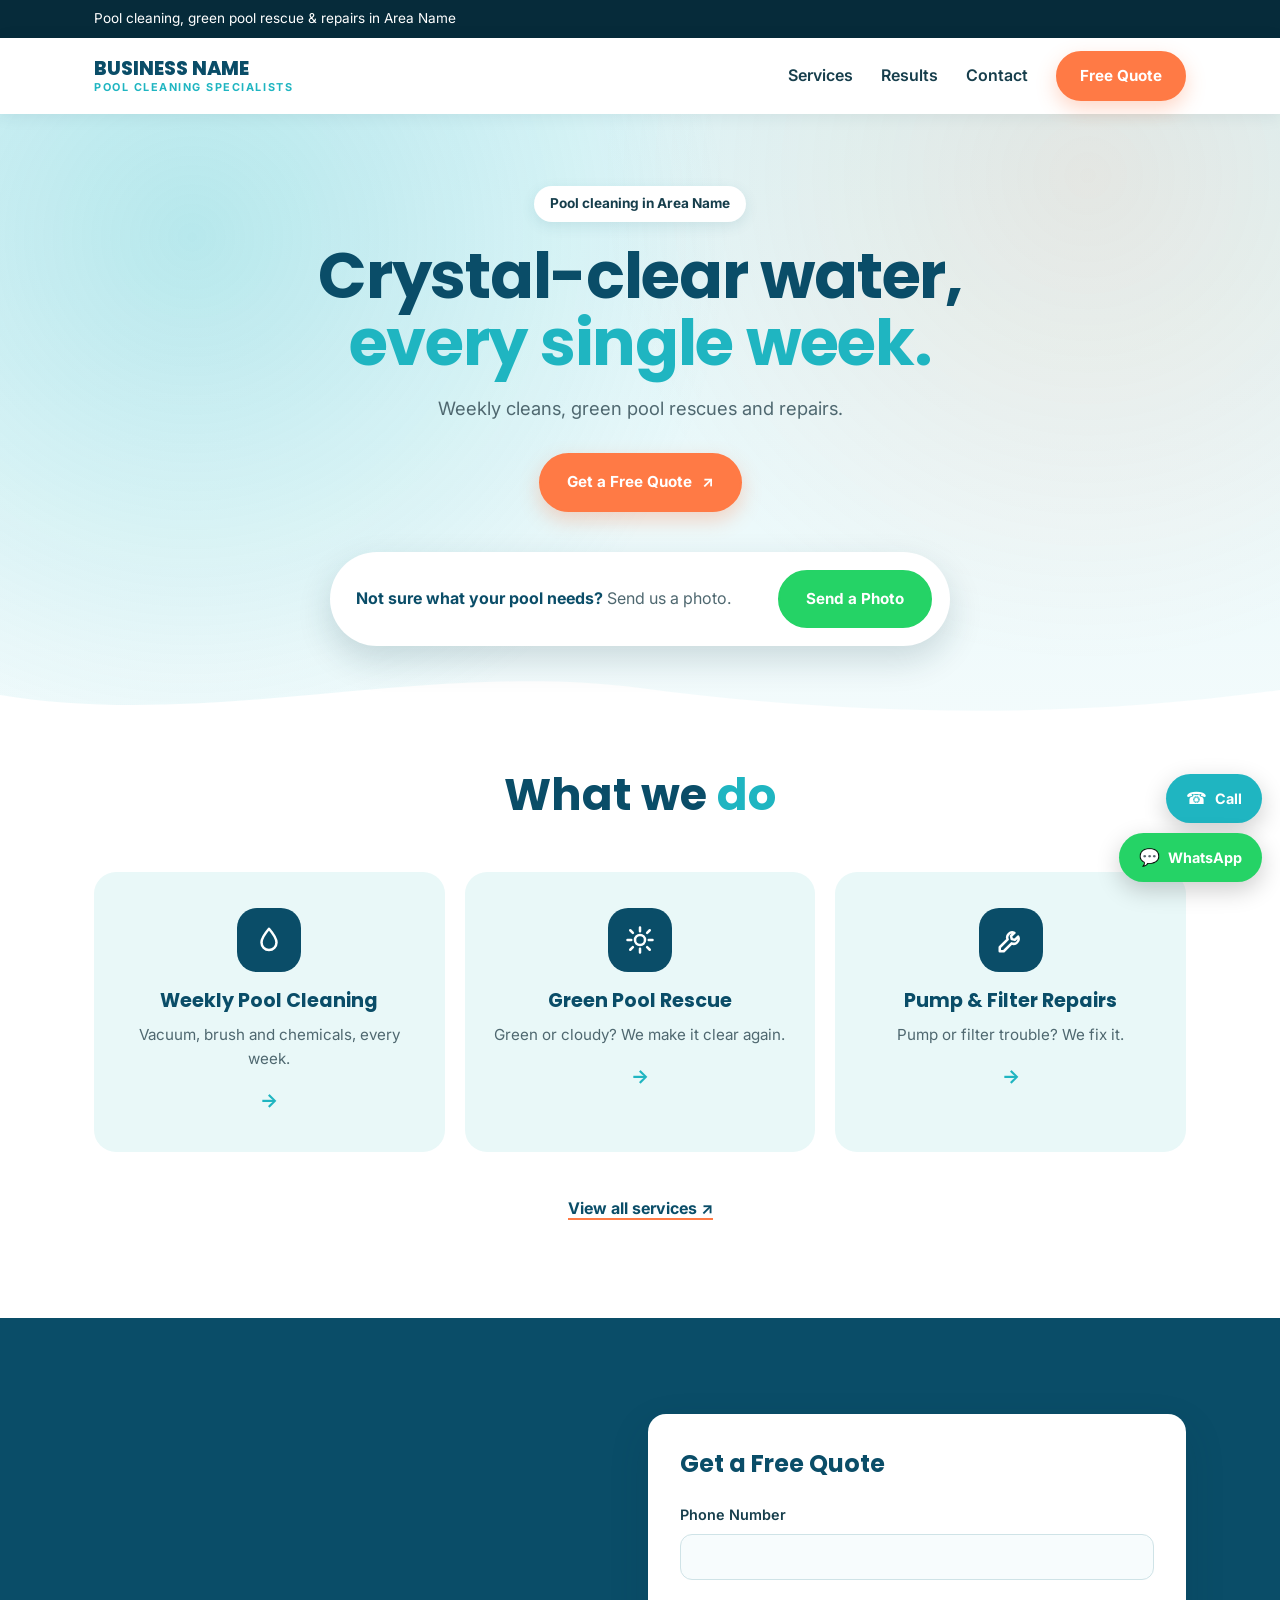
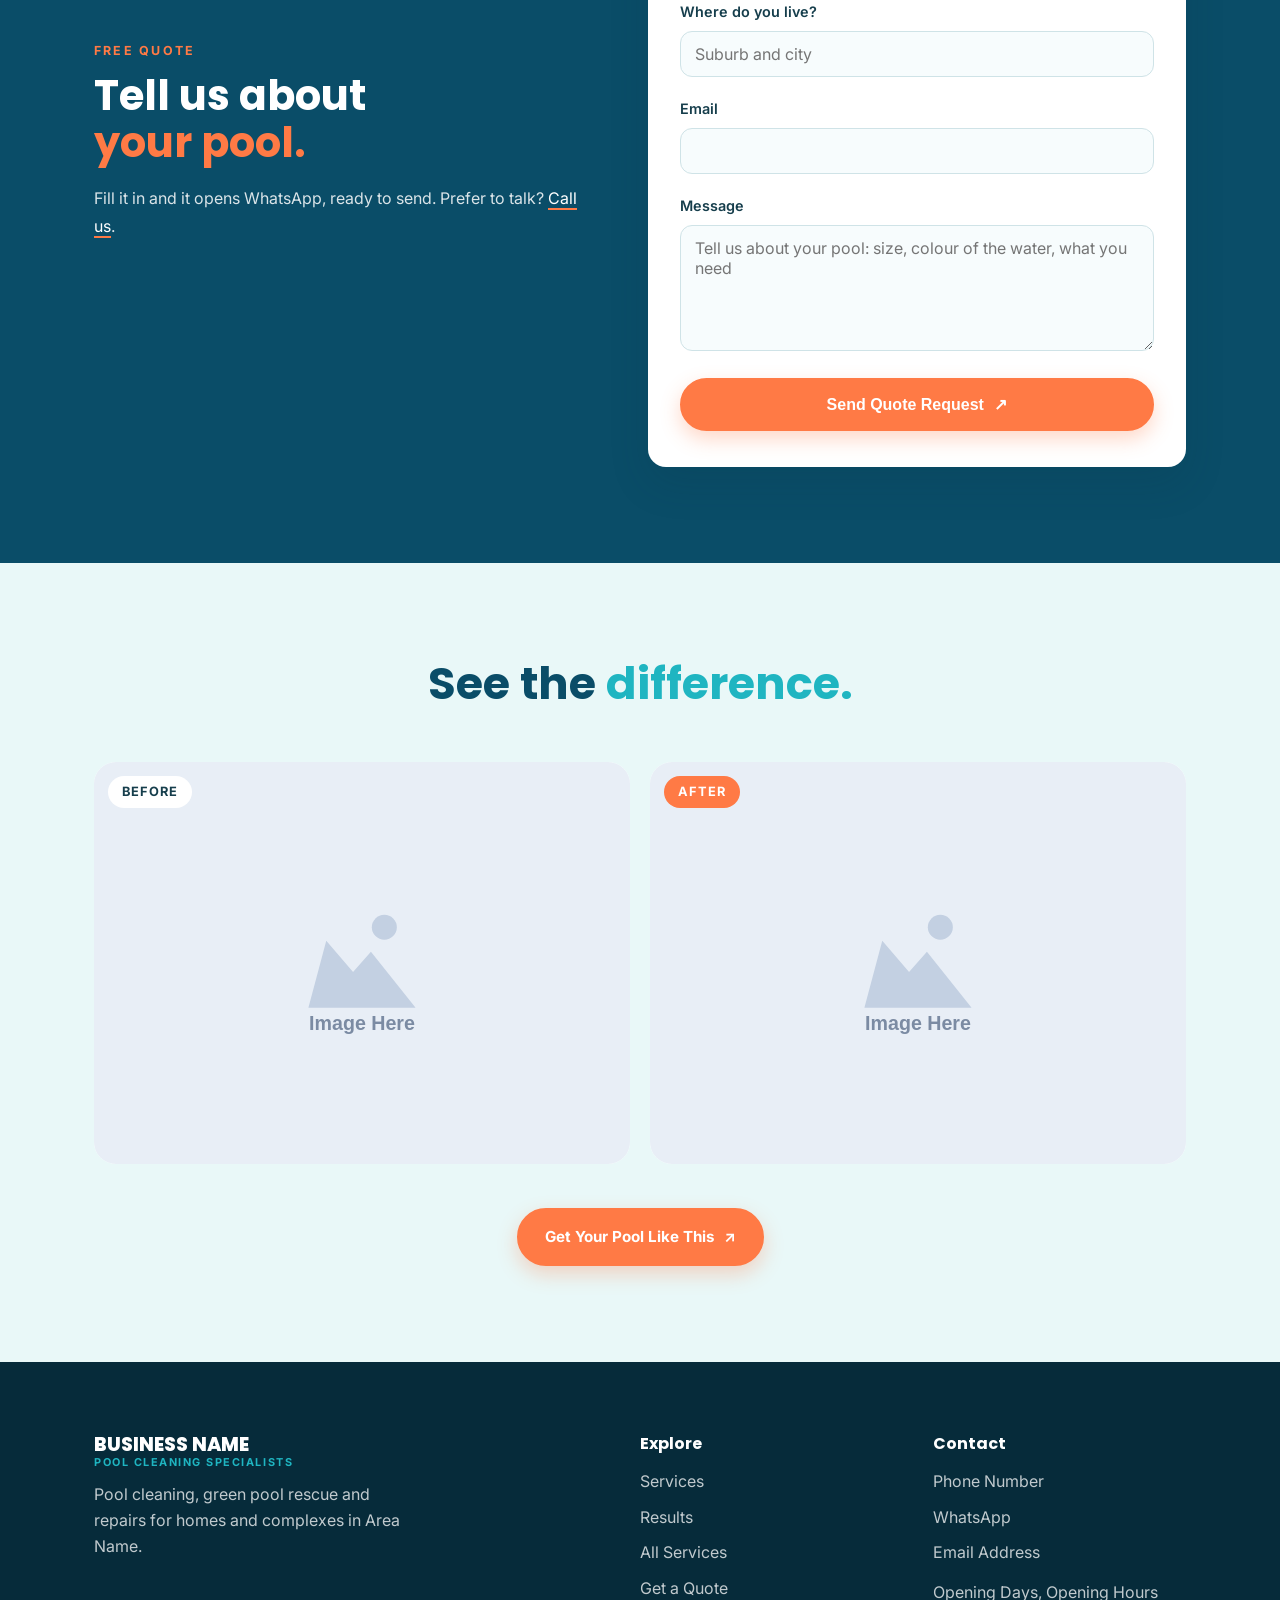
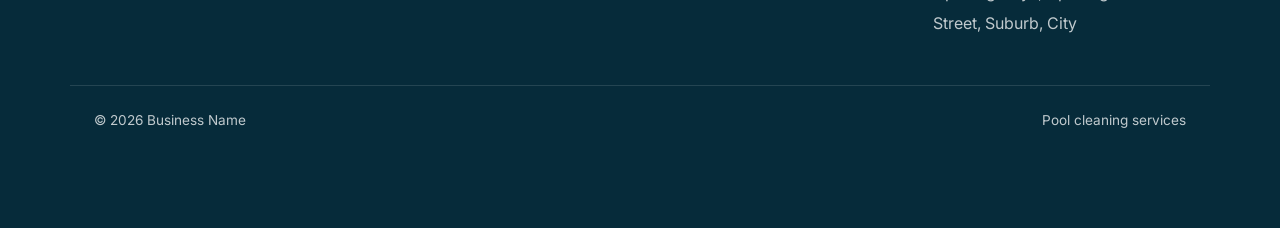
==== index.html @ c81e2f70 "Remove the empty hero photo block The Send a Photo card now sits straight under the hero text.  Co-A" ====
<!DOCTYPE html>
<html lang="en">

<head>
  <meta charset="UTF-8">
  <meta name="viewport" content="width=device-width, initial-scale=1.0">
  <meta name="color-scheme" content="light dark">
  <meta name="theme-color" content="#ffffff">
  <title>Business Name | Pool Cleaning in Area Name</title>
  <meta name="description" content="Weekly pool cleaning, green pool rescue and pump and filter repairs in Area Name. Get a free quote on WhatsApp.">
  <link rel="preconnect" href="https://fonts.googleapis.com">
  <link rel="preconnect" href="https://fonts.gstatic.com" crossorigin>
  <link
    href="https://fonts.googleapis.com/css2?family=Inter:wght@400;500;600&family=Poppins:wght@600;700;800&display=swap"
    rel="stylesheet">
  <link rel="stylesheet" href="style.css">
  <link rel="stylesheet" href="home.css">
</head>

<body class="home">

  <!-- ===== TOP BAR [H0] ===== -->
  <div class="hp-topbar">
    <div class="container">Pool cleaning, green pool rescue &amp; repairs in Area Name</div>
  </div>

  <!-- ===== HEADER [H1] ===== -->
  <header class="hp-header">
    <div class="container hp-header-inner">
      <a href="index.html" class="hp-brand">
        <b>Business Name</b>
        <small>Pool Cleaning Specialists</small>
      </a>

      <nav class="hp-nav" id="main-nav" aria-label="Main">
        <a href="#services">Services</a>
        <a href="#results">Results</a>
        <a href="#contact">Contact</a>
        <a href="quote.html" class="hp-btn hp-btn-yellow hp-nav-quote">Free Quote</a>
      </nav>

      <button class="hp-menu" id="nav-toggle" aria-label="Open menu" aria-expanded="false" aria-controls="main-nav">
        <span></span><span></span><span></span>
      </button>
    </div>
  </header>

  <!-- ===== HERO [H2] ===== -->
  <!-- Light "water" hero: centred text, then the "send us a photo" card. -->
  <section class="hp-hero">
    <div class="container hp-hero-inner">
      <span class="hp-badge">Pool cleaning in Area Name</span>
      <h1>Crystal-clear water,<br><em>every single week.</em></h1>
      <p class="hp-hero-text">Weekly cleans, green pool rescues and repairs.</p>
      <div class="hp-hero-actions">
        <a href="#quote" class="hp-btn hp-btn-yellow">Get a Free Quote <span aria-hidden="true">↗</span></a>
      </div>
    </div>

    <div class="container hp-hero-photo">
      <div class="hp-photo-card">
        <p><b>Not sure what your pool needs?</b> Send us a photo.</p>
        <a href="https://wa.me/27000000000?text=Hi%20Business%20Name%2C%20here%27s%20a%20photo%20of%20my%20pool.%20What%20does%20it%20need%3F"
          target="_blank" rel="noopener" class="hp-btn hp-btn-wa">Send a Photo</a>
      </div>
    </div>

    <svg class="hp-wave" viewBox="0 0 1440 70" preserveAspectRatio="none" aria-hidden="true">
      <path d="M0 35 C 240 70 480 0 720 28 S 1200 60 1440 30 L1440 70 L0 70 Z" />
    </svg>
  </section>

  <!-- ===== WHAT WE DO [H4] ===== -->
  <!-- Phones: a tidy list (icon, name, one line, arrow). Laptops: 3 tiles. -->
  <section id="services" class="hp-section hp-services">
    <div class="container">
      <div class="hp-heading">
        <h2>What we <em>do</em></h2>
      </div>

      <div class="hp-tiles">
        <a href="installations.html#service-1" class="hp-tile">
          <span class="hp-tile-icon" aria-hidden="true">
            <svg viewBox="0 0 24 24"><path d="M12 3s-6 7-6 11a6 6 0 0 0 12 0c0-4-6-11-6-11z"/></svg>
          </span>
          <span class="hp-tile-text"><b>Weekly Pool Cleaning</b><small>Vacuum, brush and chemicals, every week.</small></span>
          <span class="hp-tile-arrow" aria-hidden="true">→</span>
        </a>
        <a href="installations.html#service-2" class="hp-tile">
          <span class="hp-tile-icon" aria-hidden="true">
            <svg viewBox="0 0 24 24"><path d="M12 2v3M12 19v3M4.2 4.2l2.1 2.1M17.7 17.7l2.1 2.1M2 12h3M19 12h3M4.2 19.8l2.1-2.1M17.7 6.3l2.1-2.1"/><circle cx="12" cy="12" r="4"/></svg>
          </span>
          <span class="hp-tile-text"><b>Green Pool Rescue</b><small>Green or cloudy? We make it clear again.</small></span>
          <span class="hp-tile-arrow" aria-hidden="true">→</span>
        </a>
        <a href="installations.html#service-3" class="hp-tile">
          <span class="hp-tile-icon" aria-hidden="true">
            <svg viewBox="0 0 24 24"><path d="M14.7 6.3a4 4 0 0 0-5.4 5.2L3 17.8V21h3.2l6.3-6.3a4 4 0 0 0 5.2-5.4l-2.6 2.6-2.5-.6-.6-2.5z"/></svg>
          </span>
          <span class="hp-tile-text"><b>Pump &amp; Filter Repairs</b><small>Pump or filter trouble? We fix it.</small></span>
          <span class="hp-tile-arrow" aria-hidden="true">→</span>
        </a>
      </div>

      <div class="hp-center">
        <a href="installations.html" class="hp-text-link">View all services ↗</a>
      </div>
    </div>
  </section>

  <!-- ===== GET A QUOTE BOX [H10] ===== -->
  <!-- Sending the form opens WhatsApp with everything filled in.
       Change data-whatsapp to the client's number. -->
  <section id="quote" class="hp-section hp-quote">
    <div class="container hp-quote-inner">
      <div class="hp-quote-copy">
        <p class="hp-eyebrow">Free quote</p>
        <h2>Tell us about<br><em>your pool.</em></h2>
        <p>Fill it in and it opens WhatsApp, ready to send. Prefer to talk?
          <a href="tel:+27000000000">Call us</a>.</p>
      </div>

      <form class="hp-quote-box" id="quote-form" data-whatsapp="27000000000">
        <h3>Get a Free Quote</h3>
        <div class="form-row">
          <label for="quote-phone">Phone Number</label>
          <input type="tel" id="quote-phone" name="phone" autocomplete="tel" required>
        </div>
        <div class="form-row">
          <label for="quote-area">Where do you live?</label>
          <input type="text" id="quote-area" name="area" autocomplete="address-level2"
            placeholder="Suburb and city" required>
        </div>
        <div class="form-row">
          <label for="quote-email">Email</label>
          <input type="email" id="quote-email" name="email" autocomplete="email" required>
        </div>
        <div class="form-row">
          <label for="quote-message">Message</label>
          <textarea id="quote-message" name="message" rows="5"
            placeholder="Tell us about your pool: size, colour of the water, what you need" required></textarea>
        </div>
        <button type="submit" class="hp-btn hp-btn-yellow hp-quote-submit">Send Quote Request <span aria-hidden="true">↗</span></button>
      </form>
    </div>
  </section>

  <!-- ===== BEFORE & AFTER [H5] ===== -->
  <!-- Two photos of the same pool: before the clean and after. -->
  <section id="results" class="hp-section hp-soft">
    <div class="container">
      <div class="hp-heading">
        <h2>See the <em>difference.</em></h2>
      </div>
      <div class="hp-ba">
        <figure>
          <img src="images/placeholder.svg" width="1200" height="900" loading="lazy" alt="Describe this photo, e.g. a green pool before cleaning">
          <figcaption>Before</figcaption>
        </figure>
        <figure>
          <img src="images/placeholder.svg" width="1200" height="900" loading="lazy" alt="Describe this photo, e.g. the same pool, clear after cleaning">
          <figcaption class="is-after">After</figcaption>
        </figure>
      </div>
      <div class="hp-center">
        <a href="#quote" class="hp-btn hp-btn-yellow">Get Your Pool Like This <span aria-hidden="true">↗</span></a>
      </div>
    </div>
  </section>

  <!-- ===== FOOTER [H8] ===== -->
  <footer id="contact" class="hp-footer">
    <div class="container hp-footer-grid">
      <div>
        <a href="index.html" class="hp-brand hp-brand-light">
          <b>Business Name</b>
          <small>Pool Cleaning Specialists</small>
        </a>
        <p>Pool cleaning, green pool rescue and repairs for homes and complexes in Area Name.</p>
      </div>
      <div>
        <h4>Explore</h4>
        <a href="#services">Services</a>
        <a href="#results">Results</a>
        <a href="installations.html">All Services</a>
        <a href="quote.html">Get a Quote</a>
      </div>
      <div>
        <h4>Contact</h4>
        <a href="tel:+27000000000">Phone Number</a>
        <a href="https://wa.me/27000000000?text=Hi%20Business%20Name%2C%20I%20found%20you%20on%20your%20website%20and%20would%20like%20a%20quote." target="_blank" rel="noopener">WhatsApp</a>
        <a href="mailto:email@example.com">Email Address</a>
        <p>Opening Days, Opening Hours</p>
        <p>Street, Suburb, City</p>
      </div>
    </div>
    <div class="container hp-footer-bottom">
      <span>&copy; <span id="year"></span> Business Name</span>
      <span>Pool cleaning services</span>
    </div>
  </footer>

  <!-- ===== FLOATING CALL + WHATSAPP [H9] ===== -->
  <div class="hp-float">
    <a href="tel:+27000000000" class="hp-float-call">Call</a>
    <a href="https://wa.me/27000000000?text=Hi%20Business%20Name%2C%20I%20found%20you%20on%20your%20website%20and%20would%20like%20a%20quote."
      target="_blank" rel="noopener" class="hp-float-wa">WhatsApp</a>
  </div>

  <script src="main.js"></script>
</body>

</html>
---- style.css ----
/* ==========================================================================
   One-Page Website Template — Base Stylesheet
   (Re-skin for each client by changing the colour and font variables
   below. See README.md for how the template works.)

   Every section below is tagged [NN] — the SAME number appears on the
   matching <!-- ===== SECTION [NN] ===== --> comment in the HTML files.
   Match the number to find which CSS block belongs to which HTML section.

   [01] Header             [11] CTA banner
   [02] Hero               [12] Contact (+ map)
   [03] About              [13] Page banner (inner pages)
   [05] Services cards     [14] Footer
   [06] Process steps      [15] Service detail modal
   ========================================================================== */

:root {
  /* "light dark" tells Chrome this site handles dark mode itself, so Chrome's
     "darken all websites" setting leaves it alone. The site's own dark-mode
     rules (below) are the same light colours, so it always stays white. */
  color-scheme: light dark;

  /* --- Brand colors: change these first for a new client --- */
  --color-primary: #1e5aa8;
  --color-primary-dark: #15407a;
  --color-secondary: #0f1e33;
  --color-accent: #f5a623;

  /* --- Neutrals --- */
  --color-bg: #ffffff;
  --color-bg-alt: #f4f7fc;
  --color-text: #14213d;
  --color-text-muted: #5a6b82;
  --color-border: #dde5f0;

  /* --- Mobile section colour: made from the brand colour above, so it
     re-skins automatically. Raise the % for stronger colour. --- */
  --section-tint: color-mix(in srgb, var(--color-primary) 10%, #ffffff);

  /* --- Typography --- */
  --font-heading: "Poppins", system-ui, -apple-system, sans-serif;
  --font-body: "Inter", system-ui, -apple-system, sans-serif;

  /* --- Layout --- */
  --container-width: 1140px;
  --radius: 10px;
  --shadow: 0 4px 20px rgba(15, 23, 42, 0.08);
}

/* Backup lock, independent of the color-scheme property above: some mobile
   browsers auto-darken pages regardless of color-scheme, so re-declare every
   color explicitly under prefers-color-scheme: dark to the exact same light
   values — this guarantees the page never actually switches to a dark look. */
@media (prefers-color-scheme: dark) {
  :root {
    --color-primary: #1e5aa8;
    --color-primary-dark: #15407a;
    --color-secondary: #0f1e33;
    --color-accent: #f5a623;
    --color-bg: #ffffff;
    --color-bg-alt: #f4f7fc;
    --color-text: #14213d;
    --color-text-muted: #5a6b82;
    --color-border: #dde5f0;
  }
}

/* ---------- Reset ---------- */
*, *::before, *::after { box-sizing: border-box; margin: 0; padding: 0; }

html {
  scroll-behavior: smooth;
  background-color: #ffffff;
}

body {
  color-scheme: light; /* form boxes, scrollbars etc. stay light */
  font-family: var(--font-body);
  color: var(--color-text);
  background: var(--color-bg);
  line-height: 1.6;
  font-size: 16px;
}

img { max-width: 100%; display: block; }

a { text-decoration: none; color: inherit; }

ul { list-style: none; }

h1, h2, h3, h4 {
  font-family: var(--font-heading);
  color: var(--color-secondary);
  line-height: 1.2;
  font-weight: 700;
}

h1 { font-size: clamp(2rem, 5vw, 3.25rem); }
h2 { font-size: clamp(1.6rem, 3vw, 2.25rem); }
h3 { font-size: 1.25rem; }

.container {
  width: 100%;
  max-width: var(--container-width);
  margin: 0 auto;
  padding: 0 24px;
}

.section { padding: 64px 0; }
.section-alt { background: var(--color-bg-alt); }

.eyebrow {
  text-transform: uppercase;
  letter-spacing: 0.08em;
  font-size: 0.8rem;
  font-weight: 700;
  color: var(--color-primary);
  margin-bottom: 8px;
}

.section-heading { text-align: center; max-width: 640px; margin: 0 auto 56px; }
.section-sub { color: var(--color-text-muted); margin-top: 12px; }

/* ---------- Buttons ---------- */
.btn {
  display: inline-block;
  padding: 14px 28px;
  border-radius: var(--radius);
  font-weight: 600;
  font-size: 0.95rem;
  transition: all 0.2s ease;
  border: 2px solid transparent;
  cursor: pointer;
}

.btn-primary {
  background: var(--color-primary);
  color: #fff;
}
.btn-primary:hover { background: var(--color-primary-dark); }

.btn-outline {
  border-color: var(--color-border);
  color: var(--color-text);
}
.btn-outline:hover { border-color: var(--color-primary); color: var(--color-primary); }

/* ---------- Top Info Banner [00] ---------- */
.top-banner {
  background: var(--color-secondary);
  color: #fff;
  font-size: 0.85rem;
}

.top-banner .container {
  display: flex;
  align-items: center;
  justify-content: center;
  flex-wrap: wrap;
  gap: 8px 24px;
  padding: 8px 24px;
}

.top-banner a {
  color: #fff;
  opacity: 0.9;
}

.top-banner a:hover { opacity: 1; }

/* ---------- Header [01] ---------- */
.site-header {
  position: sticky;
  top: 0;
  z-index: 100;
  background: rgba(255, 255, 255, 0.9);
  backdrop-filter: blur(8px);
  border-bottom: 1px solid var(--color-border);
  transition: opacity 1.6s ease;
}

/* Fades out while scrolling down, fades back in as soon as you scroll up — see js/main.js */
.site-header.header-hidden {
  opacity: 0;
  pointer-events: none;
}

.header-inner {
  position: relative;
  display: flex;
  align-items: center;
  justify-content: space-between;
  height: 76px;
  gap: 160px;
}

.logo {
  font-family: var(--font-heading);
  font-weight: 800;
  font-size: 1.25rem;
  color: var(--color-secondary);
}

.site-header .logo {
  font-size: 1.6rem;
  /* One-page site: logo sits in the middle of the header, Call Now stays on the right */
  position: absolute;
  left: 50%;
  top: 50%;
  transform: translate(-50%, -50%);
  white-space: nowrap;
  display: inline-flex;
  align-items: center;
  gap: 8px;
}

.nav-cta { margin-left: auto; }

/* ---------- Hero [02] ---------- */
.hero {
  position: relative;
  overflow: hidden;
  padding: 140px 0 110px;
}

/* Full-width photo behind the headline. Change the src in index.html to the
   client's photo. If the photo is busy or dark, add a semi-transparent
   overlay and switch the heading/subtext to white so they stay readable. */
.hero-bg {
  position: absolute;
  inset: 0;
  z-index: 0;
  width: 100%;
  height: 100%;
  object-fit: cover;
  object-position: left top;
}

.hero-inner {
  position: relative;
  z-index: 1;
  max-width: 640px;
  margin: 0 auto;
  text-align: center;
}

.hero-sub {
  margin: 20px auto 32px;
  font-size: 1.15rem;
  color: var(--color-text-muted);
  max-width: 520px;
}

.hero-actions { display: flex; gap: 16px; flex-wrap: wrap; justify-content: center; }

/* Get a Quote: blue text, no blue background — sits on the section's own colour */
.btn-quote {
  background: transparent;
  color: var(--color-primary);
  border-color: var(--color-primary);
}
.btn-quote:hover { color: var(--color-primary-dark); }

/* ---------- Preparations [16] ---------- */
.subsection-heading { margin-top: 48px; }

/* ---------- Installation types page [17] ---------- */
.requirements-heading { margin-top: 28px; font-size: 1.1rem; }
.requirements-list { margin-top: 12px; }
.requirements-list li {
  position: relative;
  padding-left: 26px;
  margin-bottom: 10px;
  color: var(--color-text-muted);
}
.requirements-list li::before {
  content: "✓";
  position: absolute;
  left: 0;
  color: var(--color-primary);
  font-weight: 700;
}
.back-actions { margin-top: 28px; }

/* ---------- About [03] ---------- */
.about-grid {
  display: grid;
  grid-template-columns: 1fr 1fr;
  gap: 64px;
  align-items: center;
}

/* Photos: every photo is an <img class="media-img">. Change its src to the
   client's photo; it's cropped to fill the space without stretching. */
.media-img {
  width: 100%;
  height: auto;
  aspect-ratio: 4 / 3;
  object-fit: cover;
  border-radius: var(--radius);
  background: var(--color-bg-alt);
}

/* ---------- Cards / Services [05] ---------- */
.card-grid {
  display: grid;
  grid-template-columns: repeat(4, 1fr);
  gap: 24px;
}
/* Without this, grid columns refuse to shrink below their content's natural
   width, causing uneven columns that overflow past the container edge. */
.card-grid-3 .card { min-width: 0; }

.card {
  background: var(--color-bg);
  border: 1px solid var(--color-border);
  border-radius: var(--radius);
  padding: 32px 24px;
  cursor: pointer;
  scroll-margin-top: 100px;
  transition: box-shadow 0.2s ease, transform 0.2s ease;
}
.card:hover { box-shadow: var(--shadow); transform: translateY(-4px); }

.card-icon {
  width: 48px;
  height: 48px;
  border-radius: 50%;
  background: var(--color-bg-alt);
  color: var(--color-primary);
  display: flex;
  align-items: center;
  justify-content: center;
  font-weight: 700;
  margin-bottom: 20px;
}

.card p { color: var(--color-text-muted); margin-top: 8px; }

/* Homepage "Our Services" teaser — simple list of links instead of boxed cards */
.service-links {
  display: flex;
  flex-direction: column;
  max-width: 480px;
  margin: 0 auto;
}
.service-link {
  display: flex;
  align-items: center;
  justify-content: space-between;
  padding: 20px 4px;
  border-bottom: 1px solid var(--color-border);
  color: var(--color-primary);
  font-family: var(--font-heading);
  font-weight: 700;
  font-size: 1.15rem;
  transition: color 0.2s ease;
}
.service-link:last-child { border-bottom: none; }
.service-link .arrow { transition: transform 0.2s ease; }
.service-link:hover { color: var(--color-primary-dark); }
.service-link:hover .arrow { transform: translateX(4px); }

.card-link {
  display: inline-flex;
  align-items: center;
  gap: 4px;
  margin-top: 16px;
  font-size: 0.85rem;
  font-weight: 700;
  color: var(--color-primary);
}

.card-grid-3 { grid-template-columns: repeat(3, 1fr); }

.section-footer { text-align: center; margin-top: 48px; }

/* ---------- Process steps [06] (services) ---------- */
.process-grid {
  display: grid;
  grid-template-columns: repeat(4, 1fr);
  gap: 32px;
}
.process-step { text-align: center; }
.process-number {
  display: inline-flex;
  align-items: center;
  justify-content: center;
  width: 56px;
  height: 56px;
  border-radius: 50%;
  background: var(--color-primary);
  color: #fff;
  font-family: var(--font-heading);
  font-weight: 700;
  font-size: 1.25rem;
  margin-bottom: 20px;
}
.process-step p { color: var(--color-text-muted); margin-top: 8px; }

/* ---------- Page banner [13] (inner pages) ---------- */
.page-banner {
  /* Dark banner. To use a photo instead, add:
     background-image: linear-gradient(rgba(15,30,51,.85), rgba(15,30,51,.85)), url("images/banner.jpg");
     background-size: cover; background-position: center; */
  background-color: var(--color-secondary);
  padding: 72px 0 56px;
  text-align: center;
}
.page-banner h1 { color: #fff; margin-top: 8px; }
.page-banner-sub { color: #94a3b8; margin-top: 16px; max-width: 560px; margin-left: auto; margin-right: auto; }
.breadcrumb { color: #94a3b8; font-size: 1.2rem; font-weight: 600; }
.breadcrumb a { color: #cbd5e1; }
.breadcrumb a:hover { color: #fff; }

/* ---------- Map placeholder [12] (part of Contact) ---------- */
.map-placeholder {
  margin-top: 32px;
  background: var(--color-bg-alt);
  border: 1px dashed var(--color-border);
  border-radius: var(--radius);
  height: 220px;
  display: flex;
  align-items: center;
  justify-content: center;
  color: var(--color-text-muted);
  font-weight: 600;
}


/* ---------- CTA banner [11] ---------- */
.cta-banner {
  background: var(--color-primary);
  color: #fff;
  padding: 72px 0;
  text-align: center;
}
.cta-banner h2 { color: #fff; }
.cta-banner p { margin: 12px 0 28px; opacity: 0.9; }
.cta-banner .btn-primary { background: #fff; color: var(--color-primary); }
.cta-banner .btn-primary:hover { background: var(--color-bg-alt); }

/* ---------- Contact [12] ---------- */
.contact-grid {
  display: grid;
  grid-template-columns: 1fr 1fr;
  gap: 64px;
}

.contact-details { margin-top: 24px; }
.contact-details li { margin-bottom: 10px; color: var(--color-text-muted); }

.form-row { margin-bottom: 20px; }
.form-row label {
  display: block;
  font-weight: 600;
  margin-bottom: 8px;
  font-size: 0.9rem;
}
.form-row input,
.form-row textarea {
  width: 100%;
  padding: 12px 14px;
  border: 1px solid var(--color-border);
  border-radius: var(--radius);
  font-family: inherit;
  font-size: 1rem;
  background-color: #ffffff;
  color: var(--color-text);
}
.form-row input:focus,
.form-row textarea:focus {
  outline: none;
  border-color: var(--color-primary);
}

/* ---------- Get a Quote page: banner buttons [13] ---------- */
.quote-contact-buttons { margin-top: 28px; }
/* Email button on the dark banner: white outline so it reads on the dark background */
.btn-banner-outline { border-color: #fff; color: #fff; }
.btn-banner-outline:hover { background: #fff; color: var(--color-secondary); }

/* ---------- Quote box [19] ---------- */
.quote-box {
  max-width: 640px;
  margin: 0 auto;
  background: var(--color-bg);
  border: 1px solid var(--color-border);
  border-radius: var(--radius);
  box-shadow: var(--shadow);
  padding: 40px 32px;
}
.quote-box h2 { text-align: center; margin-bottom: 28px; }
.quote-submit { width: 100%; font-size: 1rem; }

/* ---------- What happens next [20] ---------- */
.quote-steps {
  list-style: none;
  max-width: 640px;
  margin: 0 auto;
  display: flex;
  flex-direction: column;
  gap: 28px;
}
.quote-steps li { display: flex; align-items: flex-start; gap: 20px; }
.quote-steps .process-number { flex-shrink: 0; margin-bottom: 0; }
.quote-steps h3 { margin-top: 4px; }
.quote-steps p { color: var(--color-text-muted); margin-top: 6px; }

@media (max-width: 560px) {
  .quote-box { padding: 32px 20px; }
  .quote-steps .process-number { width: 44px; height: 44px; font-size: 1.05rem; }
  .quote-steps li { gap: 16px; }
}

/* ---------- Visit us on (social links) [21] ---------- */
/* Heading on the left with the platform names as plain text underneath */
.social-visit h2 { font-size: 1.4rem; margin-bottom: 10px; }
.social-links { display: flex; flex-direction: column; align-items: flex-start; gap: 8px; }
.social-visit a { color: var(--color-primary); font-weight: 600; font-size: 1.05rem; }
.social-visit a:hover { color: var(--color-primary-dark); text-decoration: underline; }

/* ---------- Footer [14] ---------- */
.site-footer {
  background: var(--color-secondary);
  color: #cbd5e1;
  padding-top: 64px;
}

.footer-inner {
  display: grid;
  grid-template-columns: 2fr 1fr 1fr;
  gap: 40px;
  padding-bottom: 48px;
  border-bottom: 1px solid rgba(255,255,255,0.1);
}

.footer-brand .logo { color: #fff; display: inline-flex; align-items: center; gap: 10px; }
.footer-brand p { margin-top: 12px; color: #94a3b8; max-width: 280px; }

.footer-links h4 { color: #fff; font-size: 0.95rem; margin-bottom: 16px; }
.footer-links li { margin-bottom: 10px; color: #94a3b8; }
.footer-links a { color: #94a3b8; transition: color 0.2s ease; }
.footer-links a:hover { color: #fff; }

.footer-bottom {
  padding: 24px;
  text-align: center;
  color: #94a3b8;
  font-size: 0.85rem;
}

/* ---------- Service detail modal [15] ---------- */
.modal-overlay {
  position: fixed;
  inset: 0;
  z-index: 1000;
  display: flex;
  align-items: center;
  justify-content: center;
  padding: 24px;
  background: rgba(15, 23, 42, 0.6);
  opacity: 0;
  visibility: hidden;
  transition: opacity 0.2s ease, visibility 0.2s ease;
}
.modal-overlay.is-open { opacity: 1; visibility: visible; }

.modal {
  position: relative;
  width: 100%;
  max-width: 560px;
  max-height: 90vh;
  overflow-y: auto;
  background: var(--color-bg);
  border-radius: var(--radius);
  box-shadow: var(--shadow);
  padding: 32px;
  transform: translateY(16px);
  transition: transform 0.2s ease;
}
.modal-overlay.is-open .modal { transform: translateY(0); }

.modal-close {
  position: absolute;
  top: 16px;
  right: 16px;
  width: 36px;
  height: 36px;
  border-radius: 50%;
  border: 1px solid var(--color-border);
  background: var(--color-bg);
  color: var(--color-text-muted);
  font-size: 1.25rem;
  line-height: 1;
  cursor: pointer;
  display: flex;
  align-items: center;
  justify-content: center;
  transition: all 0.2s ease;
}
.modal-close:hover { color: var(--color-text); border-color: var(--color-primary); }

.modal-image { aspect-ratio: 16 / 10; margin-bottom: 24px; }
.modal h3 { padding-right: 32px; margin-bottom: 12px; }
.modal p { color: var(--color-text-muted); }

body.modal-open { overflow: hidden; }

/* ---------- Responsive ---------- */
@media (max-width: 900px) {
  .about-grid,
  .contact-grid { grid-template-columns: 1fr; gap: 40px; }
  .card-grid,
  .card-grid-3 { grid-template-columns: repeat(2, 1fr); }
  .process-grid { grid-template-columns: repeat(2, 1fr); }
  .footer-inner { grid-template-columns: 1fr; }
}

@media (max-width: 720px) {
  .header-inner { gap: 12px; height: 64px; }
  /* Phones: business name on the left, Call Now on the right */
  .site-header .logo {
    position: static;
    transform: none;
    font-size: 1.15rem;
    white-space: normal;
    line-height: 1.2;
  }
  .nav-cta { padding: 10px 16px; font-size: 0.9rem; white-space: nowrap; flex-shrink: 0; }
  .card-grid-3,
  .process-grid { grid-template-columns: 1fr; }
  .hero { padding: 110px 0 72px; }
}

/* ---------- Mobile: alternating section colours ---------- */
/* On phones sections alternate between a light brand tint and white.
   The tint is set at the top of the file. */
@media (max-width: 720px) {
  body > .section:nth-of-type(even) { background: var(--section-tint); }
  body > .section:nth-of-type(odd)  { background: #ffffff; }
}
---- home.css ----
/* ==========================================================================
   Homepage styles (index.html only). Loaded after style.css.
   Every class starts with "hp-" so it never clashes with the other pages.
   Sections are tagged [H0]-[H9], matching the comments in index.html.

   Colours: change the 6 variables below to re-skin the homepage.
   ========================================================================== */

.home {
  /* "Ocean & Coral" palette */
  --hp-main: #0a4d68;       /* headings, icons, quote section */
  --hp-text: #163e4c;       /* body text */
  --hp-dark: #062b3a;       /* top bar, footer */
  --hp-aqua: #1fb5c1;       /* highlights */
  --hp-accent: #ff7a45;     /* main buttons (coral) */
  --hp-water: #e9f8f8;      /* soft section background */

  color: var(--hp-text);
}

.home h1, .home h2, .home h3, .home h4 { color: var(--hp-main); }
.home h2 em, .home h1 em { font-style: normal; color: var(--hp-aqua); }

.hp-eyebrow {
  text-transform: uppercase;
  letter-spacing: 0.18em;
  font-size: 0.78rem;
  font-weight: 700;
  color: var(--hp-aqua);
  margin-bottom: 12px;
}

/* ---------- Buttons (round "pill" buttons) ---------- */
.hp-btn {
  display: inline-flex;
  align-items: center;
  gap: 10px;
  padding: 15px 26px;
  border-radius: 100px;
  border: 2px solid transparent;
  font-weight: 700;
  font-size: 0.95rem;
  transition: transform 0.15s ease, background 0.2s ease, color 0.2s ease;
}
.hp-btn:hover { transform: translateY(-2px); }
.hp-btn-yellow { background: var(--hp-accent); border-color: var(--hp-accent); color: #fff; box-shadow: 0 8px 20px rgba(255, 122, 69, 0.3); }
.hp-btn-teal { background: var(--hp-text); border-color: var(--hp-text); color: #fff; }
.hp-btn-ghost { border-color: rgba(255, 255, 255, 0.8); color: #fff; }
.hp-btn-ghost:hover { background: #fff; color: var(--hp-text); }

/* ---------- Top bar [H0] ---------- */
.hp-topbar {
  background: var(--hp-dark);
  color: #fff;
  font-size: 0.85rem;
  padding: 8px 0;
}

/* ---------- Header [H1] ---------- */
.hp-header {
  position: sticky;
  top: 0;
  z-index: 100;
  background: #fff;
  box-shadow: 0 2px 16px rgba(0, 50, 61, 0.08);
}
.hp-header-inner {
  display: flex;
  align-items: center;
  justify-content: space-between;
  height: 76px;
  gap: 24px;
}
.hp-brand { display: flex; flex-direction: column; line-height: 1.15; }
.hp-brand b {
  font-family: var(--font-heading);
  font-size: 1.2rem;
  font-weight: 800;
  color: var(--hp-main);
  text-transform: uppercase;
}
.hp-brand small {
  font-size: 0.68rem;
  font-weight: 700;
  letter-spacing: 0.14em;
  text-transform: uppercase;
  color: var(--hp-aqua);
}
.hp-brand-light b { color: #fff; }

.hp-nav { display: flex; align-items: center; gap: 28px; font-weight: 600; }
.hp-nav a:not(.hp-btn):hover { color: var(--hp-main); }
.hp-nav .hp-nav-quote { padding: 11px 22px; }

/* Round purple menu button (phones only) */
.hp-menu {
  display: none;
  width: 48px;
  height: 48px;
  border-radius: 50%;
  border: 0;
  background: var(--hp-main);
  cursor: pointer;
  flex-direction: column;
  align-items: center;
  justify-content: center;
  gap: 4px;
}
.hp-menu span { display: block; width: 20px; height: 2px; background: #fff; border-radius: 2px; }

/* ---------- Hero [H2] ---------- */
/* Light water background, centred text, rounded photo, wave at the bottom */
.hp-hero {
  position: relative;
  background:
    radial-gradient(circle at 15% 20%, rgba(31, 181, 193, 0.22), transparent 45%),
    radial-gradient(circle at 85% 10%, rgba(255, 122, 69, 0.12), transparent 40%),
    linear-gradient(180deg, #def5f8 0%, #f3fbfc 100%);
  padding: 72px 0 0;
  text-align: center;
}
.hp-hero-inner { max-width: 760px; }
.hp-badge {
  display: inline-block;
  padding: 7px 16px;
  border-radius: 100px;
  background: #fff;
  color: var(--hp-text);
  font-size: 0.85rem;
  font-weight: 700;
  box-shadow: 0 4px 14px rgba(0, 87, 104, 0.1);
}
.hp-hero h1 {
  margin-top: 20px;
  font-size: clamp(2.3rem, 6vw, 4rem);
  line-height: 1.05;
  letter-spacing: -0.02em;
}
.hp-hero-text { color: #4f6870; font-size: 1.15rem; margin: 18px auto 30px; }
.hp-hero-actions { display: flex; flex-wrap: wrap; gap: 14px; justify-content: center; }

.hp-hero-photo { position: relative; z-index: 1; margin-top: 40px; padding-bottom: 24px; }
/* White "send us a photo" card under the hero text */
.hp-photo-card {
  position: relative;
  display: flex;
  align-items: center;
  justify-content: space-between;
  gap: 20px;
  max-width: 620px;
  margin: 0 auto;
  padding: 18px 18px 18px 26px;
  background: #fff;
  border-radius: 100px;
  box-shadow: 0 14px 34px rgba(0, 50, 61, 0.16);
  text-align: left;
}
.hp-photo-card p { color: #4f6870; }
.hp-photo-card b { color: var(--hp-main); }
.hp-btn-wa { background: #25d366; border-color: #25d366; color: #fff; flex-shrink: 0; }

.hp-wave { display: block; width: 100%; height: 70px; margin-top: -10px; fill: #fff; }

/* ---------- Sections + headings ---------- */
.hp-section { padding: 96px 0; }
/* Menu links (#services, #about, #contact) stop below the sticky header */
.home [id] { scroll-margin-top: 80px; }
.hp-soft { background: var(--hp-water); }
.hp-heading { text-align: center; max-width: 640px; margin: 0 auto 52px; }
.hp-heading h2 { font-size: clamp(1.9rem, 4vw, 2.8rem); line-height: 1.12; }
.hp-heading p:last-child:not(.hp-eyebrow) { margin-top: 16px; color: #4f6870; }
.hp-center { text-align: center; margin-top: 44px; }

/* ---------- What we do tiles [H4] ---------- */
.hp-services { padding-top: 40px; }
.hp-tiles { display: grid; grid-template-columns: repeat(3, 1fr); gap: 20px; }
.hp-tile {
  position: relative;
  display: flex;
  flex-direction: column;
  align-items: center;
  text-align: center;
  gap: 14px;
  padding: 34px 24px;
  border-radius: 22px;
  background: var(--hp-water);
  border: 2px solid transparent;
  transition: border-color 0.2s ease, transform 0.2s ease;
}
.hp-tile:hover { border-color: var(--hp-aqua); transform: translateY(-4px); }
.hp-tile-icon {
  display: grid;
  place-items: center;
  width: 64px;
  height: 64px;
  border-radius: 20px;
  background: var(--hp-main);
}
.hp-tile-icon svg { width: 30px; height: 30px; fill: none; stroke: #fff; stroke-width: 2; stroke-linecap: round; stroke-linejoin: round; }
.hp-tile-text b { display: block; font-family: var(--font-heading); font-size: 1.2rem; color: var(--hp-main); }
.hp-tile-text small { display: block; margin-top: 6px; font-size: 0.95rem; color: #4f6870; }
.hp-tile-arrow { font-weight: 700; font-size: 1.2rem; color: var(--hp-aqua); }

/* Small label used on the services page cards */
.hp-card-num {
  font-size: 0.75rem;
  font-weight: 700;
  letter-spacing: 0.14em;
  text-transform: uppercase;
  color: var(--hp-aqua);
}

/* ---------- Before & after [H5] ---------- */
.hp-ba { display: grid; grid-template-columns: 1fr 1fr; gap: 20px; }
.hp-ba figure { position: relative; }
.hp-ba img {
  width: 100%;
  height: auto;
  aspect-ratio: 4 / 3;
  object-fit: cover;
  border-radius: 22px;
  background: #fff;
}
.hp-ba figcaption {
  position: absolute;
  top: 14px;
  left: 14px;
  padding: 6px 14px;
  border-radius: 100px;
  background: #fff;
  color: var(--hp-text);
  font-size: 0.8rem;
  font-weight: 700;
  text-transform: uppercase;
  letter-spacing: 0.08em;
}
.hp-ba figcaption.is-after { background: var(--hp-accent); color: #fff; }

/* Round tick list (services page) */
.hp-checks { margin: 26px 0 28px; display: grid; gap: 14px; }
.hp-checks li { position: relative; padding-left: 36px; font-weight: 600; }
.hp-checks li::before {
  content: "\2713";
  position: absolute;
  left: 0;
  top: -1px;
  width: 24px;
  height: 24px;
  border-radius: 50%;
  background: var(--hp-aqua);
  color: #fff;
  font-size: 0.8rem;
  display: grid;
  place-items: center;
}
.hp-text-link { font-weight: 700; color: var(--hp-main); border-bottom: 2px solid var(--hp-accent); }

/* ---------- Call to action [H6] ---------- */
.hp-cta { background: var(--hp-main); padding: 72px 0; }
.hp-cta-inner { display: flex; align-items: center; justify-content: space-between; gap: 32px; }
.hp-cta .hp-eyebrow { color: var(--hp-accent); }
.hp-cta h2 { color: #fff; font-size: clamp(1.9rem, 4vw, 2.6rem); }
.hp-cta p:not(.hp-eyebrow) { color: rgba(255, 255, 255, 0.85); margin-top: 8px; }
.hp-cta .hp-btn { flex-shrink: 0; }

/* ---------- Services page: banner [S1] ---------- */
.hp-banner { background: var(--hp-dark); padding: 64px 0 56px; text-align: center; }
.hp-banner h1 { color: #fff; font-size: clamp(2.2rem, 6vw, 3.4rem); margin-top: 10px; }
.hp-banner p:last-child { color: rgba(255, 255, 255, 0.8); margin-top: 10px; font-size: 1.1rem; }
.hp-crumb { color: rgba(255, 255, 255, 0.7); font-size: 1rem; font-weight: 600; }
.hp-crumb a { color: var(--hp-aqua); }

/* ---------- Services page: list [S2] ---------- */
.hp-svc-list { display: grid; grid-template-columns: repeat(2, 1fr); gap: 24px; }
.hp-svc {
  display: flex;
  flex-direction: column;
  background: #fff;
  border-radius: 16px;
  overflow: hidden;
  box-shadow: 0 10px 30px rgba(0, 50, 61, 0.08);
  scroll-margin-top: 90px;
}
.hp-svc img { width: 100%; height: auto; aspect-ratio: 16 / 9; object-fit: cover; background: var(--hp-water); }
.hp-svc-body { padding: 24px 26px 28px; display: flex; flex-direction: column; flex: 1; }
.hp-svc h2 { font-size: 1.5rem; margin-top: 6px; }
.hp-svc-body > p { color: #4f6870; margin-top: 6px; }
.hp-svc .hp-checks { margin: 18px 0 22px; gap: 10px; flex: 1; }
.hp-svc .hp-btn { align-self: flex-start; }

/* ---------- Get a Quote box [H10] ---------- */
/* Purple section with a white form card */
.hp-quote { background: var(--hp-main); }
.hp-quote .hp-eyebrow { color: var(--hp-accent); }
.hp-quote .hp-quote-copy h2 { color: #fff; }
.hp-quote .hp-quote-copy h2 em { color: var(--hp-accent); }
.hp-quote .hp-quote-copy > p:not(.hp-eyebrow) { color: rgba(255, 255, 255, 0.85); }
.hp-quote .hp-quote-copy a { color: #fff; }
.hp-quote-inner {
  display: grid;
  grid-template-columns: 1fr 1.1fr;
  gap: 64px;
  align-items: center;
}
.hp-quote-copy h2 { font-size: clamp(1.9rem, 4vw, 2.6rem); line-height: 1.12; }
.hp-quote-copy > p:not(.hp-eyebrow) { margin-top: 18px; color: #4f6870; line-height: 1.75; }
.hp-quote-copy a { color: var(--hp-main); border-bottom: 2px solid var(--hp-accent); }
.hp-quote-box {
  background: #fff;
  border-radius: 18px;
  box-shadow: 0 16px 40px rgba(0, 50, 61, 0.14);
  padding: 36px 32px;
}
.hp-quote-box h3 { font-size: 1.5rem; margin-bottom: 24px; }
.hp-quote-box label { color: var(--hp-text); }
.hp-quote-box input,
.hp-quote-box textarea { border-radius: 12px; border-color: #cfe3e7; background: #f7fcfd; }
.hp-quote-box input:focus,
.hp-quote-box textarea:focus { border-color: var(--hp-aqua); background: #fff; }
.hp-quote-submit { width: 100%; justify-content: center; font-size: 1rem; cursor: pointer; }

/* ---------- Footer [H8] ---------- */
.hp-footer { background: var(--hp-dark); color: rgba(255, 255, 255, 0.75); padding-top: 72px; }
.hp-footer-grid {
  display: grid;
  grid-template-columns: 2fr 1fr 1fr;
  gap: 40px;
  padding-bottom: 48px;
  border-bottom: 1px solid rgba(255, 255, 255, 0.12);
}
.hp-footer-grid > div > p { margin-top: 14px; max-width: 320px; }
.hp-footer h4 { color: #fff; font-size: 1rem; margin-bottom: 16px; }
.hp-footer-grid a:not(.hp-brand) { display: block; margin-bottom: 10px; transition: color 0.2s ease; }
.hp-footer-grid a:not(.hp-brand):hover { color: var(--hp-accent); }
.hp-footer-grid div > p + p { margin-top: 6px; }
.hp-footer-bottom {
  display: flex;
  justify-content: space-between;
  gap: 16px;
  padding-top: 24px;
  padding-bottom: 96px; /* room for the floating buttons */
  font-size: 0.85rem;
}

/* ---------- Floating Call + WhatsApp [H9] ---------- */
.hp-float {
  position: fixed;
  right: 18px;
  bottom: 18px;
  z-index: 200;
  display: flex;
  flex-direction: column;
  align-items: flex-end;
  gap: 10px;
}
.hp-float a {
  display: inline-flex;
  align-items: center;
  gap: 8px;
  padding: 13px 20px;
  border-radius: 100px;
  color: #fff;
  font-weight: 700;
  font-size: 0.9rem;
  box-shadow: 0 8px 24px rgba(0, 0, 0, 0.2);
}
.hp-float a::before { font-size: 1.05rem; line-height: 1; }
.hp-float-call { background: var(--hp-aqua); }
.hp-float-call::before { content: "☎"; }
.hp-float-wa { background: #25d366; }
.hp-float-wa::before { content: "💬"; }

/* ---------- Tablet ---------- */
@media (max-width: 900px) {
  .hp-tiles { gap: 14px; }
  .hp-quote-inner { grid-template-columns: 1fr; gap: 36px; }
  .hp-footer-grid { grid-template-columns: 1fr 1fr; }
  .hp-footer-grid > div:first-child { grid-column: 1 / -1; }

  /* Menu folds into the round purple button */
  .hp-menu { display: flex; }
  .hp-nav {
    display: none;
    position: absolute;
    top: 100%;
    left: 0;
    right: 0;
    flex-direction: column;
    align-items: stretch;
    gap: 0;
    background: #fff;
    padding: 8px 24px 24px;
    box-shadow: 0 12px 24px rgba(0, 50, 61, 0.12);
  }
  .hp-nav.is-open { display: flex; }
  .hp-nav a:not(.hp-btn) { padding: 14px 0; border-bottom: 1px solid #e3eef0; }
  .hp-nav .hp-nav-quote { margin-top: 16px; justify-content: center; }
}

/* ---------- Phone ---------- */
/* Phones come first for this client: less scrolling, big tap targets,
   and the floating buttons shrink to round icons so they never cover text. */
@media (max-width: 720px) {
  .hp-topbar { font-size: 0.75rem; text-align: center; padding: 6px 0; }
  .hp-header-inner { height: 64px; }
  .hp-brand b { font-size: 1.05rem; }
  .hp-brand small { font-size: 0.6rem; }
  .hp-menu { width: 44px; height: 44px; }

  .hp-hero { padding-top: 40px; }
  .hp-hero h1 { margin-top: 16px; }
  .hp-hero-text { font-size: 1.02rem; margin: 14px auto 24px; }
  .hp-hero-actions .hp-btn { flex: 1 1 100%; justify-content: center; padding: 16px 24px; }
  .hp-hero-photo { margin-top: 28px; }
  .hp-photo-card {
    flex-direction: column;
    align-items: stretch;
    gap: 12px;
    margin: 0;
    padding: 18px;
    border-radius: 20px;
    text-align: center;
  }
  .hp-photo-card .hp-btn { justify-content: center; }
  .hp-photo-card b { display: block; }
  .hp-wave { height: 40px; }

  .hp-section { padding: 56px 0; }
  .hp-services { padding-top: 24px; }
  .hp-heading { margin-bottom: 28px; }

  /* Services: a tidy list, icon left and arrow right */
  .hp-tiles { grid-template-columns: 1fr; gap: 12px; }
  .hp-tile { flex-direction: row; text-align: left; gap: 14px; padding: 16px; border-radius: 18px; }
  .hp-tile-icon { width: 50px; height: 50px; border-radius: 15px; flex-shrink: 0; }
  .hp-tile-icon svg { width: 24px; height: 24px; }
  .hp-tile-text { flex: 1; }
  .hp-tile-text b { font-size: 1.02rem; }
  .hp-tile-text small { font-size: 0.86rem; margin-top: 2px; }

  .hp-ba { gap: 10px; }
  .hp-ba img { border-radius: 16px; }
  .hp-ba figcaption { top: 8px; left: 8px; padding: 4px 10px; font-size: 0.7rem; }

  .hp-svc-list { grid-template-columns: 1fr; gap: 18px; }
  .hp-quote-inner { gap: 28px; }
  .hp-quote-box { padding: 26px 18px; }
  .hp-quote-box h3 { margin-bottom: 18px; }
  .hp-center { margin-top: 32px; }
  .hp-center .hp-btn { width: 100%; justify-content: center; }
  .hp-banner { padding: 44px 0 40px; }
  .hp-svc img { aspect-ratio: 2 / 1; }
  .hp-svc-body { padding: 20px 20px 22px; }
  .hp-svc h2 { font-size: 1.3rem; }
  .hp-svc .hp-btn { align-self: stretch; justify-content: center; }

  .hp-cta { padding: 48px 0; }
  .hp-cta-inner { flex-direction: column; align-items: stretch; gap: 22px; }
  .hp-cta .hp-btn { justify-content: center; }

  .hp-footer { padding-top: 48px; }
  .hp-footer-grid { grid-template-columns: 1fr; gap: 28px; }
  .hp-footer-grid a:not(.hp-brand) { padding: 4px 0; }
  .hp-footer-bottom { flex-direction: column; gap: 4px; padding-bottom: 88px; }

  /* Floating buttons: round icons only */
  .hp-float { right: 14px; bottom: 14px; gap: 12px; }
  .hp-float a {
    width: 56px;
    height: 56px;
    padding: 0;
    justify-content: center;
    font-size: 0;            /* hide the word, keep the icon */
  }
  .hp-float a::before { font-size: 1.5rem; }
}
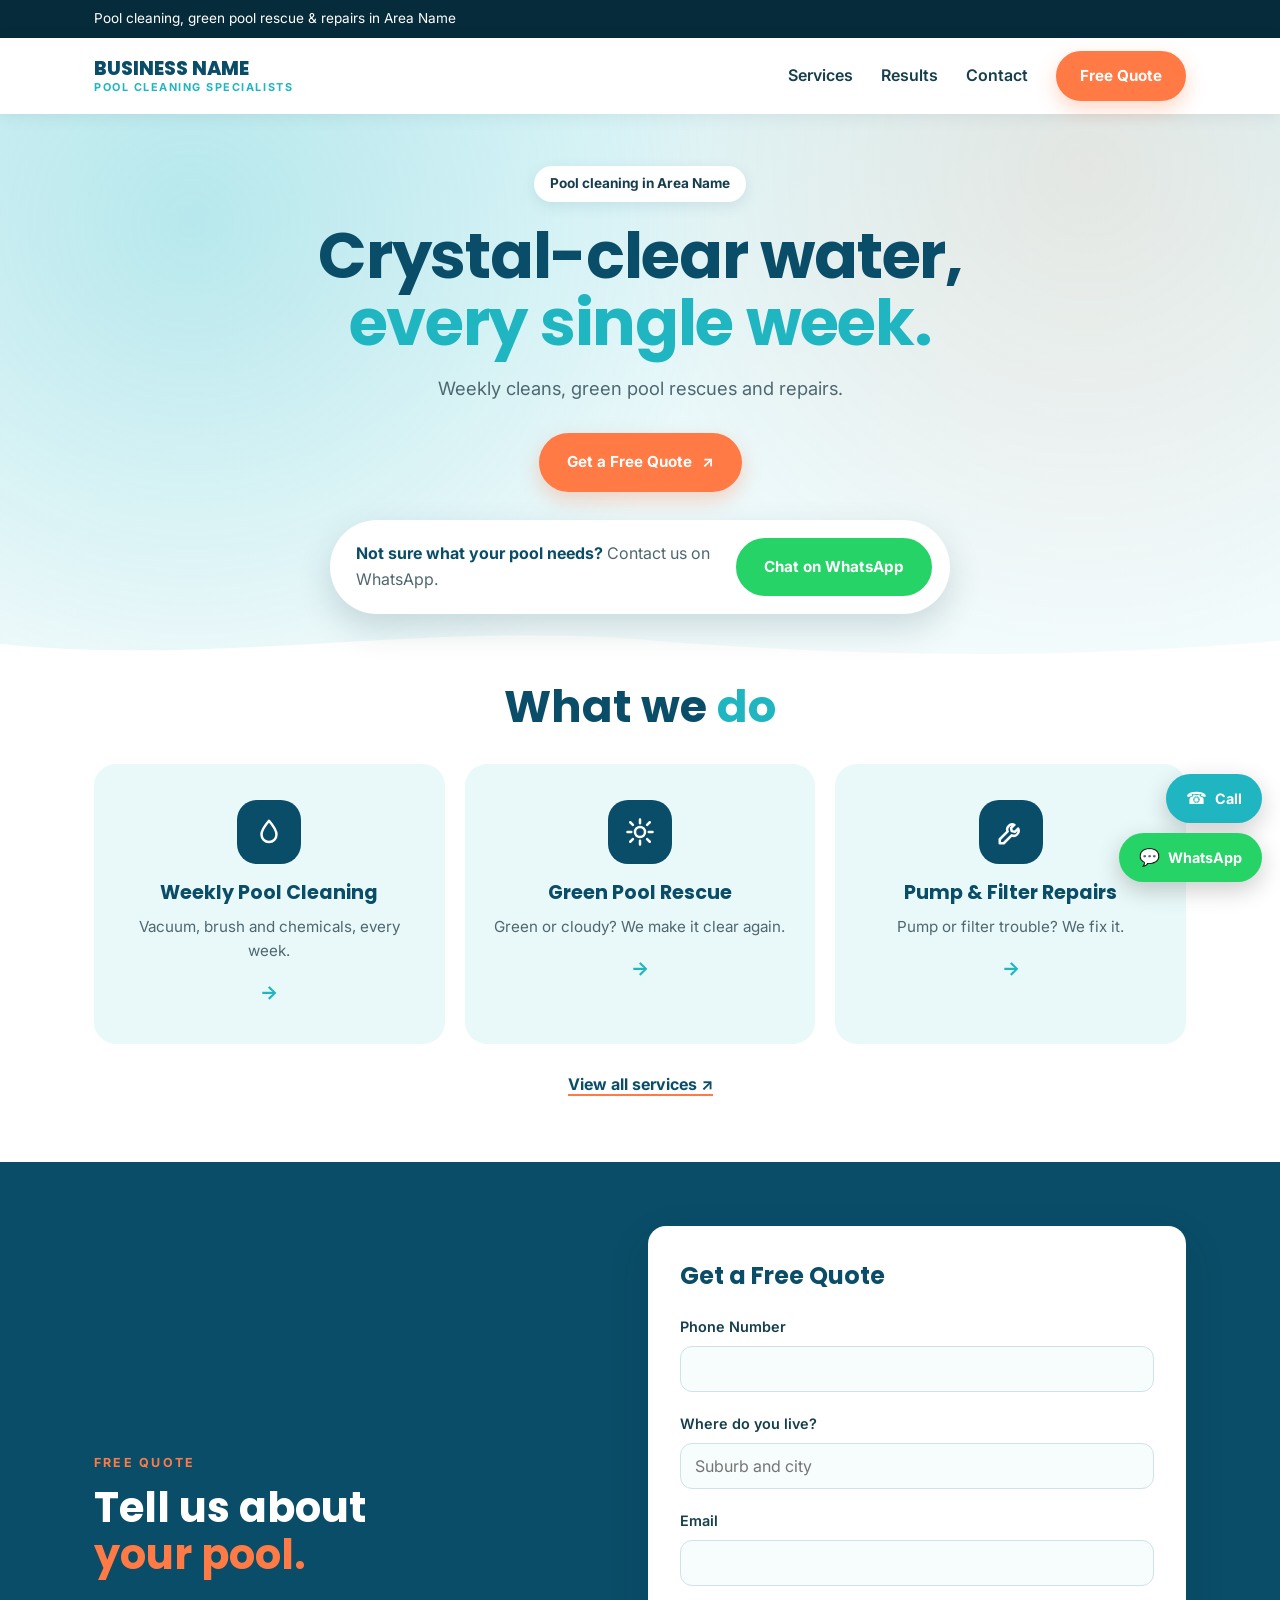
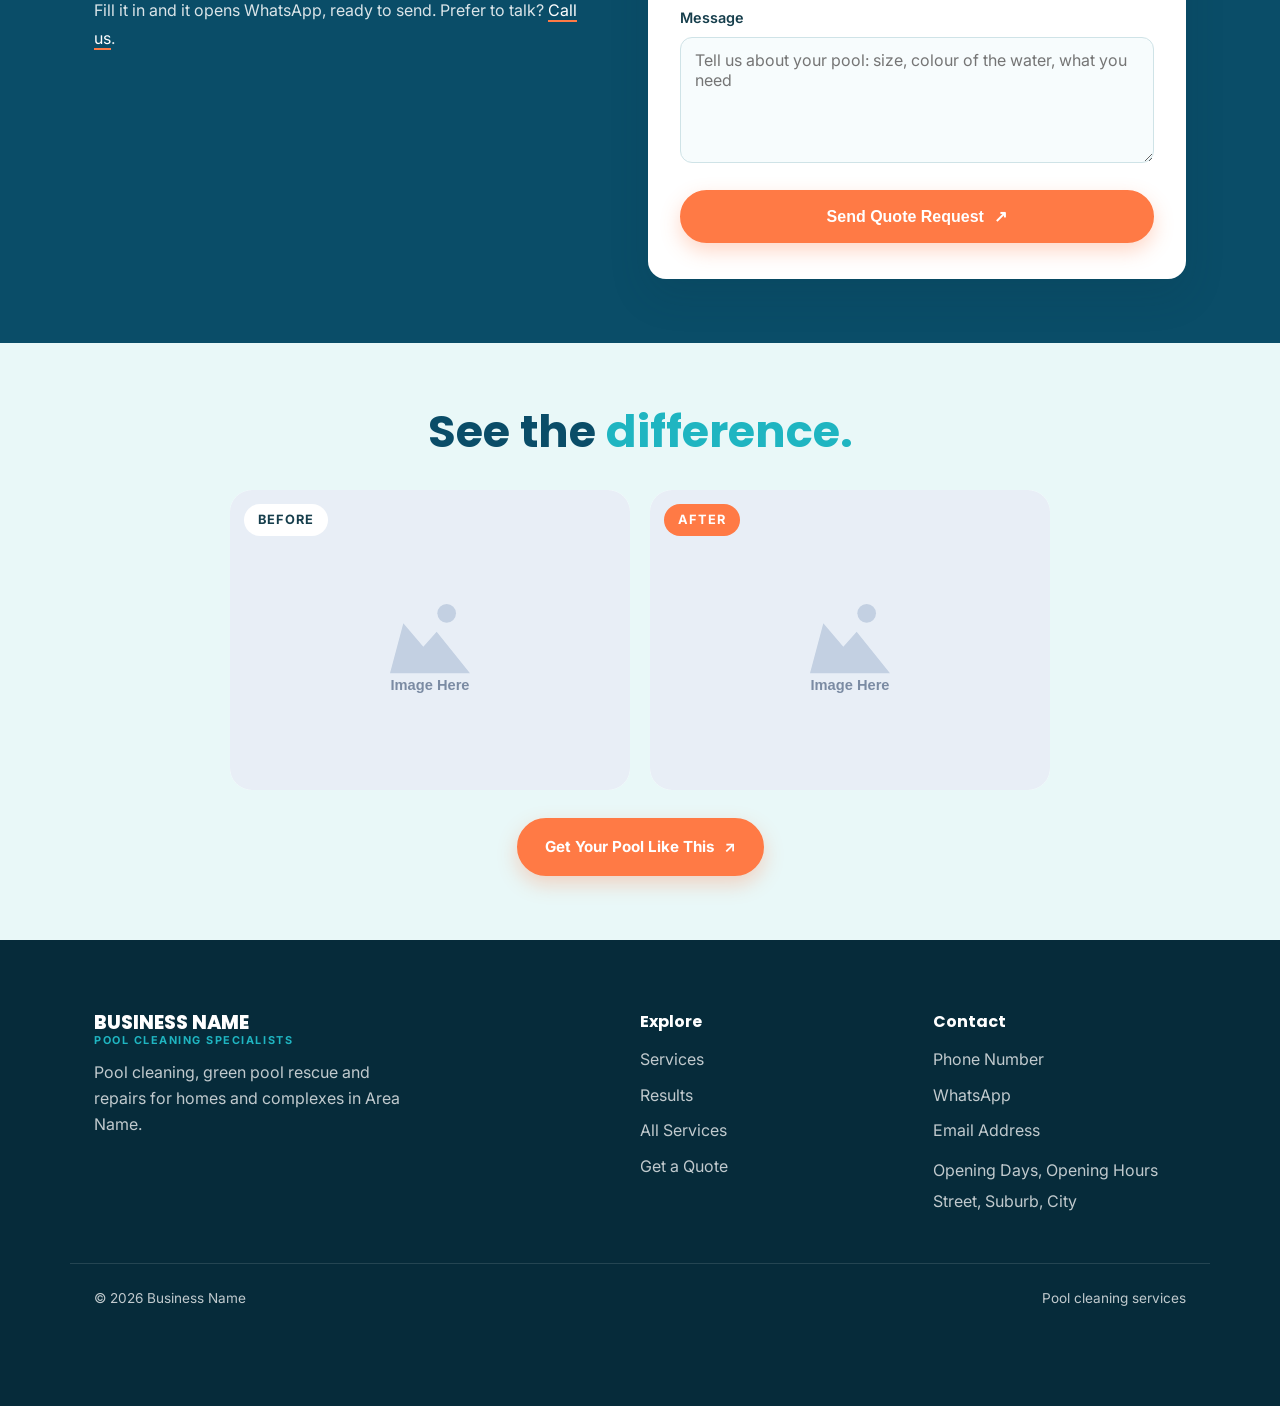
==== commit 724b98b5: "Change the hero card from Send a Photo to Contact us on WhatsApp Co-Authored-By: Claude Opus 5.5 <no" ====
--- a/index.html
+++ b/index.html
@@ -46,7 +46,7 @@
   </header>
 
   <!-- ===== HERO [H2] ===== -->
-  <!-- Light "water" hero: centred text, then the "send us a photo" card. -->
+  <!-- Light "water" hero: centred text, then the "contact us on WhatsApp" card. -->
   <section class="hp-hero">
     <div class="container hp-hero-inner">
       <span class="hp-badge">Pool cleaning in Area Name</span>
@@ -59,9 +59,9 @@
 
     <div class="container hp-hero-photo">
       <div class="hp-photo-card">
-        <p><b>Not sure what your pool needs?</b> Send us a photo.</p>
-        <a href="https://wa.me/27000000000?text=Hi%20Business%20Name%2C%20here%27s%20a%20photo%20of%20my%20pool.%20What%20does%20it%20need%3F"
-          target="_blank" rel="noopener" class="hp-btn hp-btn-wa">Send a Photo</a>
+        <p><b>Not sure what your pool needs?</b> Contact us on WhatsApp.</p>
+        <a href="https://wa.me/27000000000?text=Hi%20Business%20Name%2C%20I%27m%20not%20sure%20what%20my%20pool%20needs.%20Can%20you%20help%3F"
+          target="_blank" rel="noopener" class="hp-btn hp-btn-wa">Chat on WhatsApp</a>
       </div>
     </div>
 
--- a/home.css
+++ b/home.css
@@ -116,7 +116,7 @@
     radial-gradient(circle at 15% 20%, rgba(31, 181, 193, 0.22), transparent 45%),
     radial-gradient(circle at 85% 10%, rgba(255, 122, 69, 0.12), transparent 40%),
     linear-gradient(180deg, #def5f8 0%, #f3fbfc 100%);
-  padding: 72px 0 0;
+  padding: 52px 0 0;
   text-align: center;
 }
 .hp-hero-inner { max-width: 760px; }
@@ -139,8 +139,8 @@
 .hp-hero-text { color: #4f6870; font-size: 1.15rem; margin: 18px auto 30px; }
 .hp-hero-actions { display: flex; flex-wrap: wrap; gap: 14px; justify-content: center; }
 
-.hp-hero-photo { position: relative; z-index: 1; margin-top: 40px; padding-bottom: 24px; }
-/* White "send us a photo" card under the hero text */
+.hp-hero-photo { position: relative; z-index: 1; margin-top: 28px; padding-bottom: 8px; }
+/* White "contact us on WhatsApp" card under the hero text */
 .hp-photo-card {
   position: relative;
   display: flex;
@@ -159,20 +159,20 @@
 .hp-photo-card b { color: var(--hp-main); }
 .hp-btn-wa { background: #25d366; border-color: #25d366; color: #fff; flex-shrink: 0; }
 
-.hp-wave { display: block; width: 100%; height: 70px; margin-top: -10px; fill: #fff; }
+.hp-wave { display: block; width: 100%; height: 44px; fill: #fff; }
 
 /* ---------- Sections + headings ---------- */
-.hp-section { padding: 96px 0; }
+.hp-section { padding: 64px 0; }
 /* Menu links (#services, #about, #contact) stop below the sticky header */
 .home [id] { scroll-margin-top: 80px; }
 .hp-soft { background: var(--hp-water); }
-.hp-heading { text-align: center; max-width: 640px; margin: 0 auto 52px; }
+.hp-heading { text-align: center; max-width: 640px; margin: 0 auto 32px; }
 .hp-heading h2 { font-size: clamp(1.9rem, 4vw, 2.8rem); line-height: 1.12; }
 .hp-heading p:last-child:not(.hp-eyebrow) { margin-top: 16px; color: #4f6870; }
-.hp-center { text-align: center; margin-top: 44px; }
+.hp-center { text-align: center; margin-top: 28px; }
 
 /* ---------- What we do tiles [H4] ---------- */
-.hp-services { padding-top: 40px; }
+.hp-services { padding-top: 16px; }
 .hp-tiles { display: grid; grid-template-columns: repeat(3, 1fr); gap: 20px; }
 .hp-tile {
   position: relative;
@@ -211,7 +211,7 @@
 }
 
 /* ---------- Before & after [H5] ---------- */
-.hp-ba { display: grid; grid-template-columns: 1fr 1fr; gap: 20px; }
+.hp-ba { display: grid; grid-template-columns: 1fr 1fr; gap: 20px; max-width: 820px; margin: 0 auto; }
 .hp-ba figure { position: relative; }
 .hp-ba img {
   width: 100%;
@@ -407,11 +407,11 @@
   .hp-brand small { font-size: 0.6rem; }
   .hp-menu { width: 44px; height: 44px; }
 
-  .hp-hero { padding-top: 40px; }
+  .hp-hero { padding-top: 28px; }
   .hp-hero h1 { margin-top: 16px; }
   .hp-hero-text { font-size: 1.02rem; margin: 14px auto 24px; }
   .hp-hero-actions .hp-btn { flex: 1 1 100%; justify-content: center; padding: 16px 24px; }
-  .hp-hero-photo { margin-top: 28px; }
+  .hp-hero-photo { margin-top: 20px; }
   .hp-photo-card {
     flex-direction: column;
     align-items: stretch;
@@ -423,11 +423,11 @@
   }
   .hp-photo-card .hp-btn { justify-content: center; }
   .hp-photo-card b { display: block; }
-  .hp-wave { height: 40px; }
-
-  .hp-section { padding: 56px 0; }
-  .hp-services { padding-top: 24px; }
-  .hp-heading { margin-bottom: 28px; }
+  .hp-wave { height: 28px; }
+
+  .hp-section { padding: 40px 0; }
+  .hp-services { padding-top: 12px; }
+  .hp-heading { margin-bottom: 22px; }
 
   /* Services: a tidy list, icon left and arrow right */
   .hp-tiles { grid-template-columns: 1fr; gap: 12px; }
@@ -446,7 +446,7 @@
   .hp-quote-inner { gap: 28px; }
   .hp-quote-box { padding: 26px 18px; }
   .hp-quote-box h3 { margin-bottom: 18px; }
-  .hp-center { margin-top: 32px; }
+  .hp-center { margin-top: 22px; }
   .hp-center .hp-btn { width: 100%; justify-content: center; }
   .hp-banner { padding: 44px 0 40px; }
   .hp-svc img { aspect-ratio: 2 / 1; }
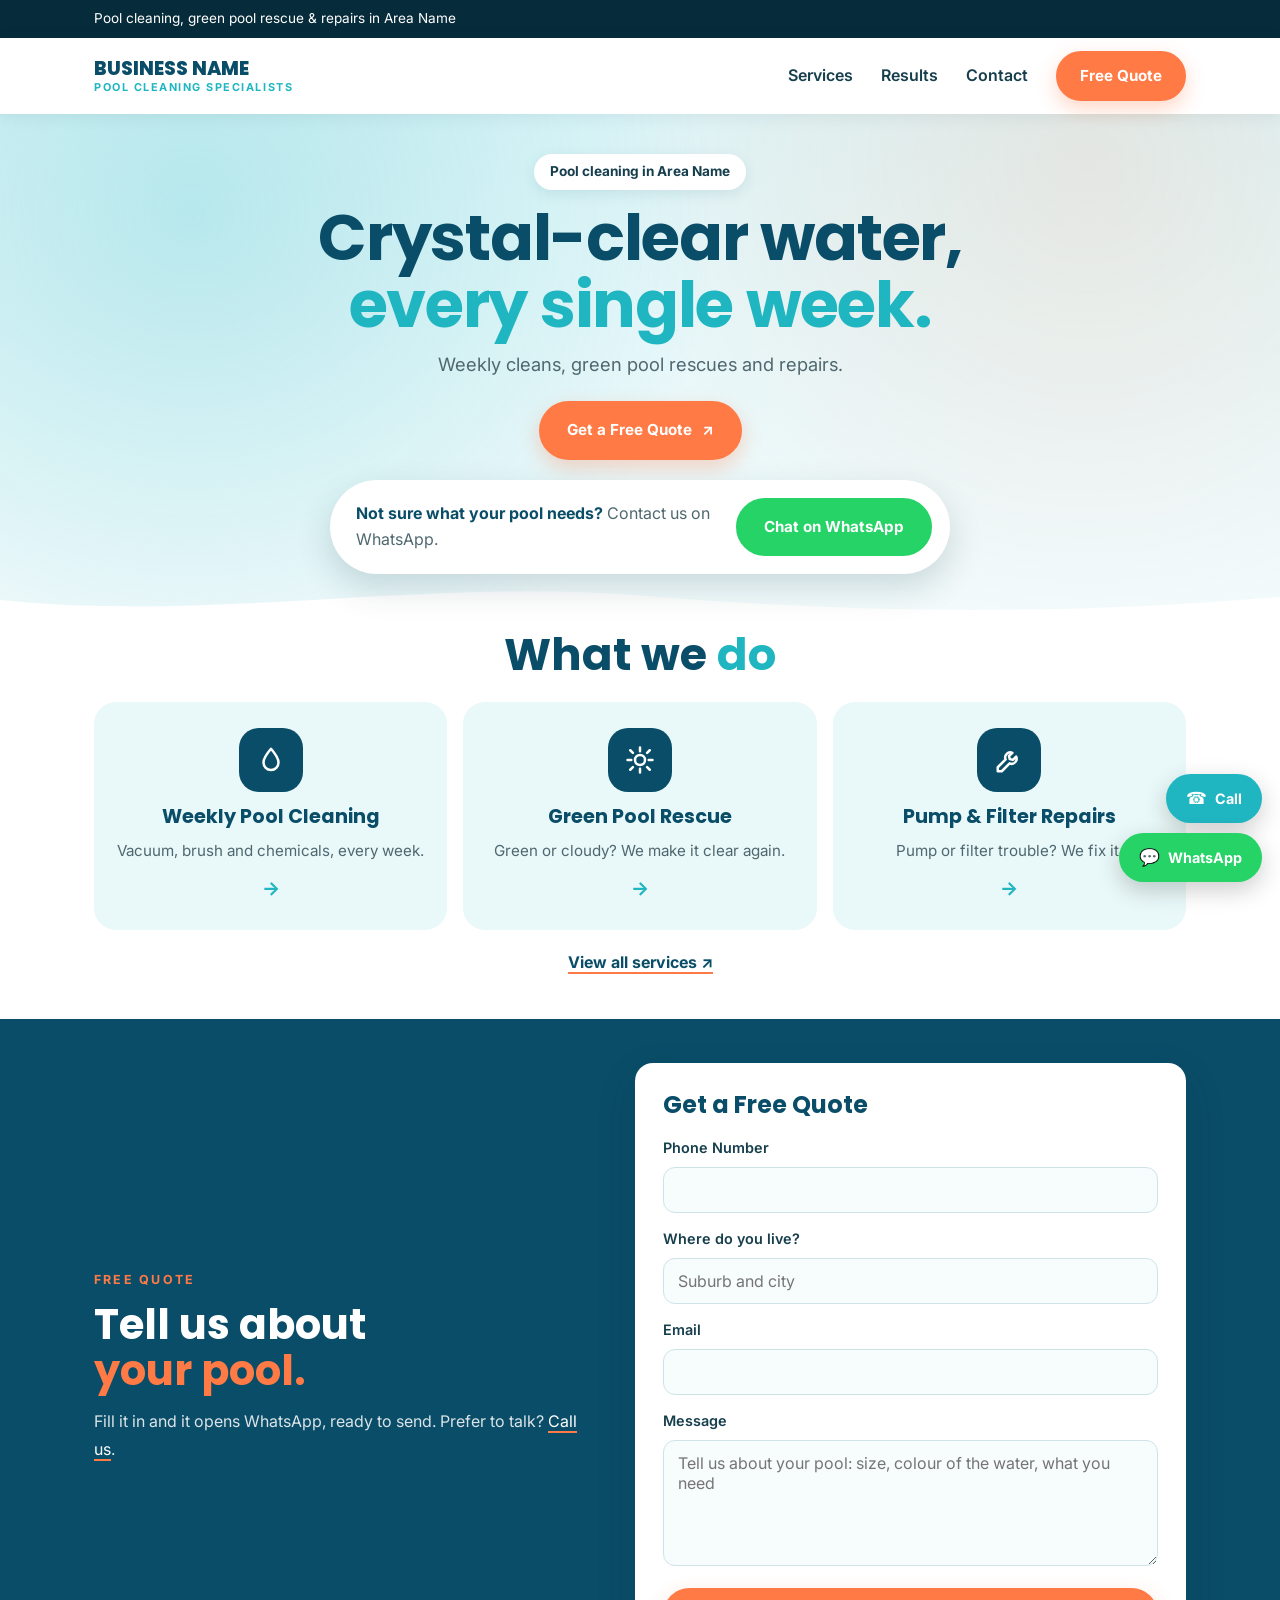
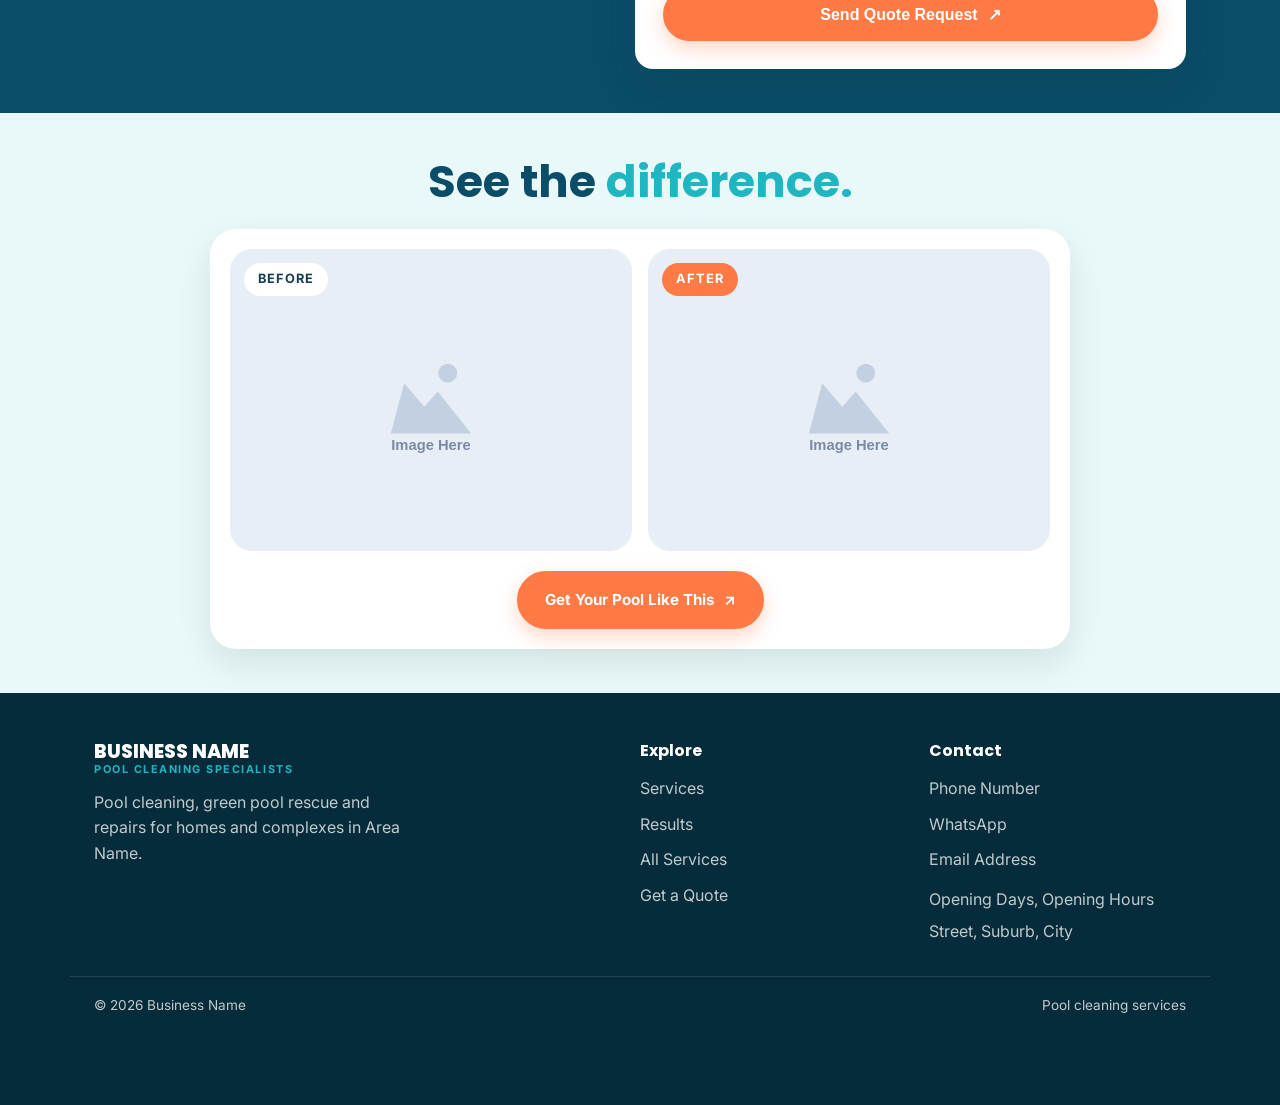
==== commit 66131459: "Wrap the before/after photos in a white card and shrink every gap White card with a soft shadow arou" ====
--- a/index.html
+++ b/index.html
@@ -152,6 +152,7 @@
       <div class="hp-heading">
         <h2>See the <em>difference.</em></h2>
       </div>
+      <div class="hp-ba-card">
       <div class="hp-ba">
         <figure>
           <img src="images/placeholder.svg" width="1200" height="900" loading="lazy" alt="Describe this photo, e.g. a green pool before cleaning">
@@ -165,6 +166,7 @@
       <div class="hp-center">
         <a href="#quote" class="hp-btn hp-btn-yellow">Get Your Pool Like This <span aria-hidden="true">↗</span></a>
       </div>
+      </div>
     </div>
   </section>
 
--- a/home.css
+++ b/home.css
@@ -116,7 +116,7 @@
     radial-gradient(circle at 15% 20%, rgba(31, 181, 193, 0.22), transparent 45%),
     radial-gradient(circle at 85% 10%, rgba(255, 122, 69, 0.12), transparent 40%),
     linear-gradient(180deg, #def5f8 0%, #f3fbfc 100%);
-  padding: 52px 0 0;
+  padding: 40px 0 0;
   text-align: center;
 }
 .hp-hero-inner { max-width: 760px; }
@@ -131,15 +131,15 @@
   box-shadow: 0 4px 14px rgba(0, 87, 104, 0.1);
 }
 .hp-hero h1 {
-  margin-top: 20px;
+  margin-top: 14px;
   font-size: clamp(2.3rem, 6vw, 4rem);
   line-height: 1.05;
   letter-spacing: -0.02em;
 }
-.hp-hero-text { color: #4f6870; font-size: 1.15rem; margin: 18px auto 30px; }
+.hp-hero-text { color: #4f6870; font-size: 1.15rem; margin: 12px auto 22px; }
 .hp-hero-actions { display: flex; flex-wrap: wrap; gap: 14px; justify-content: center; }
 
-.hp-hero-photo { position: relative; z-index: 1; margin-top: 28px; padding-bottom: 8px; }
+.hp-hero-photo { position: relative; z-index: 1; margin-top: 20px; padding-bottom: 4px; }
 /* White "contact us on WhatsApp" card under the hero text */
 .hp-photo-card {
   position: relative;
@@ -162,26 +162,26 @@
 .hp-wave { display: block; width: 100%; height: 44px; fill: #fff; }
 
 /* ---------- Sections + headings ---------- */
-.hp-section { padding: 64px 0; }
+.hp-section { padding: 44px 0; }
 /* Menu links (#services, #about, #contact) stop below the sticky header */
 .home [id] { scroll-margin-top: 80px; }
 .hp-soft { background: var(--hp-water); }
-.hp-heading { text-align: center; max-width: 640px; margin: 0 auto 32px; }
+.hp-heading { text-align: center; max-width: 640px; margin: 0 auto 22px; }
 .hp-heading h2 { font-size: clamp(1.9rem, 4vw, 2.8rem); line-height: 1.12; }
 .hp-heading p:last-child:not(.hp-eyebrow) { margin-top: 16px; color: #4f6870; }
-.hp-center { text-align: center; margin-top: 28px; }
+.hp-center { text-align: center; margin-top: 20px; }
 
 /* ---------- What we do tiles [H4] ---------- */
-.hp-services { padding-top: 16px; }
-.hp-tiles { display: grid; grid-template-columns: repeat(3, 1fr); gap: 20px; }
+.hp-services { padding-top: 8px; }
+.hp-tiles { display: grid; grid-template-columns: repeat(3, 1fr); gap: 16px; }
 .hp-tile {
   position: relative;
   display: flex;
   flex-direction: column;
   align-items: center;
   text-align: center;
-  gap: 14px;
-  padding: 34px 24px;
+  gap: 10px;
+  padding: 24px 20px;
   border-radius: 22px;
   background: var(--hp-water);
   border: 2px solid transparent;
@@ -211,7 +211,17 @@
 }
 
 /* ---------- Before & after [H5] ---------- */
-.hp-ba { display: grid; grid-template-columns: 1fr 1fr; gap: 20px; max-width: 820px; margin: 0 auto; }
+/* White card around the photos and the button */
+.hp-ba-card {
+  max-width: 860px;
+  margin: 0 auto;
+  padding: 20px;
+  background: #fff;
+  border-radius: 26px;
+  box-shadow: 0 14px 34px rgba(0, 50, 61, 0.1);
+}
+.hp-ba-card .hp-center { margin-top: 20px; }
+.hp-ba { display: grid; grid-template-columns: 1fr 1fr; gap: 16px; }
 .hp-ba figure { position: relative; }
 .hp-ba img {
   width: 100%;
@@ -219,7 +229,7 @@
   aspect-ratio: 4 / 3;
   object-fit: cover;
   border-radius: 22px;
-  background: #fff;
+  background: var(--hp-water);
 }
 .hp-ba figcaption {
   position: absolute;
@@ -256,7 +266,7 @@
 .hp-text-link { font-weight: 700; color: var(--hp-main); border-bottom: 2px solid var(--hp-accent); }
 
 /* ---------- Call to action [H6] ---------- */
-.hp-cta { background: var(--hp-main); padding: 72px 0; }
+.hp-cta { background: var(--hp-main); padding: 44px 0; }
 .hp-cta-inner { display: flex; align-items: center; justify-content: space-between; gap: 32px; }
 .hp-cta .hp-eyebrow { color: var(--hp-accent); }
 .hp-cta h2 { color: #fff; font-size: clamp(1.9rem, 4vw, 2.6rem); }
@@ -264,28 +274,57 @@
 .hp-cta .hp-btn { flex-shrink: 0; }
 
 /* ---------- Services page: banner [S1] ---------- */
-.hp-banner { background: var(--hp-dark); padding: 64px 0 56px; text-align: center; }
-.hp-banner h1 { color: #fff; font-size: clamp(2.2rem, 6vw, 3.4rem); margin-top: 10px; }
-.hp-banner p:last-child { color: rgba(255, 255, 255, 0.8); margin-top: 10px; font-size: 1.1rem; }
-.hp-crumb { color: rgba(255, 255, 255, 0.7); font-size: 1rem; font-weight: 600; }
-.hp-crumb a { color: var(--hp-aqua); }
+/* Same light water look as the homepage hero, with a wave underneath */
+.hp-banner {
+  background:
+    radial-gradient(circle at 15% 20%, rgba(31, 181, 193, 0.22), transparent 45%),
+    radial-gradient(circle at 85% 10%, rgba(255, 122, 69, 0.12), transparent 40%),
+    linear-gradient(180deg, #def5f8 0%, #f3fbfc 100%);
+  padding: 36px 0 0;
+  text-align: center;
+}
+.hp-banner h1 { font-size: clamp(2.2rem, 6vw, 3.4rem); margin-top: 10px; }
+.hp-banner-text { color: #4f6870; margin-top: 8px; font-size: 1.1rem; }
+.hp-crumb { color: #4f6870; font-size: 1rem; font-weight: 600; }
+.hp-crumb a { color: var(--hp-accent); }
+/* Jump-to-service chips */
+.hp-chips {
+  display: flex;
+  flex-wrap: wrap;
+  justify-content: center;
+  gap: 10px;
+  margin: 18px auto 18px;
+  max-width: 720px;
+}
+.hp-chips a {
+  padding: 10px 18px;
+  border-radius: 100px;
+  background: #fff;
+  color: var(--hp-main);
+  font-weight: 700;
+  font-size: 0.9rem;
+  box-shadow: 0 4px 14px rgba(0, 87, 104, 0.1);
+  transition: background 0.2s ease, color 0.2s ease;
+}
+.hp-chips a:hover { background: var(--hp-main); color: #fff; }
 
 /* ---------- Services page: list [S2] ---------- */
-.hp-svc-list { display: grid; grid-template-columns: repeat(2, 1fr); gap: 24px; }
+.hp-svc-list { display: grid; grid-template-columns: repeat(2, 1fr); gap: 16px; }
 .hp-svc {
   display: flex;
   flex-direction: column;
-  background: #fff;
-  border-radius: 16px;
-  overflow: hidden;
-  box-shadow: 0 10px 30px rgba(0, 50, 61, 0.08);
+  padding: 22px 22px;
+  border-radius: 22px;
+  background: var(--hp-water);
+  border: 2px solid transparent;
   scroll-margin-top: 90px;
-}
-.hp-svc img { width: 100%; height: auto; aspect-ratio: 16 / 9; object-fit: cover; background: var(--hp-water); }
-.hp-svc-body { padding: 24px 26px 28px; display: flex; flex-direction: column; flex: 1; }
-.hp-svc h2 { font-size: 1.5rem; margin-top: 6px; }
-.hp-svc-body > p { color: #4f6870; margin-top: 6px; }
-.hp-svc .hp-checks { margin: 18px 0 22px; gap: 10px; flex: 1; }
+  transition: border-color 0.2s ease;
+}
+.hp-svc:hover, .hp-svc:target { border-color: var(--hp-aqua); }
+.hp-svc-top { display: flex; align-items: center; justify-content: space-between; }
+.hp-svc h2 { font-size: 1.45rem; margin-top: 12px; }
+.hp-svc > p { color: #4f6870; margin-top: 6px; }
+.hp-svc .hp-checks { margin: 14px 0 16px; gap: 8px; flex: 1; }
 .hp-svc .hp-btn { align-self: flex-start; }
 
 /* ---------- Get a Quote box [H10] ---------- */
@@ -299,33 +338,34 @@
 .hp-quote-inner {
   display: grid;
   grid-template-columns: 1fr 1.1fr;
-  gap: 64px;
+  gap: 40px;
   align-items: center;
 }
 .hp-quote-copy h2 { font-size: clamp(1.9rem, 4vw, 2.6rem); line-height: 1.12; }
-.hp-quote-copy > p:not(.hp-eyebrow) { margin-top: 18px; color: #4f6870; line-height: 1.75; }
+.hp-quote-copy > p:not(.hp-eyebrow) { margin-top: 12px; color: #4f6870; line-height: 1.75; }
 .hp-quote-copy a { color: var(--hp-main); border-bottom: 2px solid var(--hp-accent); }
 .hp-quote-box {
   background: #fff;
   border-radius: 18px;
   box-shadow: 0 16px 40px rgba(0, 50, 61, 0.14);
-  padding: 36px 32px;
-}
-.hp-quote-box h3 { font-size: 1.5rem; margin-bottom: 24px; }
+  padding: 28px 28px;
+}
+.hp-quote-box h3 { font-size: 1.5rem; margin-bottom: 16px; }
 .hp-quote-box label { color: var(--hp-text); }
 .hp-quote-box input,
 .hp-quote-box textarea { border-radius: 12px; border-color: #cfe3e7; background: #f7fcfd; }
 .hp-quote-box input:focus,
 .hp-quote-box textarea:focus { border-color: var(--hp-aqua); background: #fff; }
+.hp-quote-box .form-row { margin-bottom: 14px; }
 .hp-quote-submit { width: 100%; justify-content: center; font-size: 1rem; cursor: pointer; }
 
 /* ---------- Footer [H8] ---------- */
-.hp-footer { background: var(--hp-dark); color: rgba(255, 255, 255, 0.75); padding-top: 72px; }
+.hp-footer { background: var(--hp-dark); color: rgba(255, 255, 255, 0.75); padding-top: 48px; }
 .hp-footer-grid {
   display: grid;
   grid-template-columns: 2fr 1fr 1fr;
-  gap: 40px;
-  padding-bottom: 48px;
+  gap: 32px;
+  padding-bottom: 32px;
   border-bottom: 1px solid rgba(255, 255, 255, 0.12);
 }
 .hp-footer-grid > div > p { margin-top: 14px; max-width: 320px; }
@@ -337,8 +377,8 @@
   display: flex;
   justify-content: space-between;
   gap: 16px;
-  padding-top: 24px;
-  padding-bottom: 96px; /* room for the floating buttons */
+  padding-top: 18px;
+  padding-bottom: 88px; /* room for the floating buttons */
   font-size: 0.85rem;
 }
 
@@ -373,7 +413,7 @@
 /* ---------- Tablet ---------- */
 @media (max-width: 900px) {
   .hp-tiles { gap: 14px; }
-  .hp-quote-inner { grid-template-columns: 1fr; gap: 36px; }
+  .hp-quote-inner { grid-template-columns: 1fr; gap: 24px; }
   .hp-footer-grid { grid-template-columns: 1fr 1fr; }
   .hp-footer-grid > div:first-child { grid-column: 1 / -1; }
 
@@ -407,11 +447,11 @@
   .hp-brand small { font-size: 0.6rem; }
   .hp-menu { width: 44px; height: 44px; }
 
-  .hp-hero { padding-top: 28px; }
-  .hp-hero h1 { margin-top: 16px; }
-  .hp-hero-text { font-size: 1.02rem; margin: 14px auto 24px; }
+  .hp-hero { padding-top: 22px; }
+  .hp-hero h1 { margin-top: 12px; }
+  .hp-hero-text { font-size: 1.02rem; margin: 10px auto 18px; }
   .hp-hero-actions .hp-btn { flex: 1 1 100%; justify-content: center; padding: 16px 24px; }
-  .hp-hero-photo { margin-top: 20px; }
+  .hp-hero-photo { margin-top: 14px; }
   .hp-photo-card {
     flex-direction: column;
     align-items: stretch;
@@ -425,13 +465,13 @@
   .hp-photo-card b { display: block; }
   .hp-wave { height: 28px; }
 
-  .hp-section { padding: 40px 0; }
-  .hp-services { padding-top: 12px; }
-  .hp-heading { margin-bottom: 22px; }
+  .hp-section { padding: 30px 0; }
+  .hp-services { padding-top: 6px; }
+  .hp-heading { margin-bottom: 16px; }
 
   /* Services: a tidy list, icon left and arrow right */
-  .hp-tiles { grid-template-columns: 1fr; gap: 12px; }
-  .hp-tile { flex-direction: row; text-align: left; gap: 14px; padding: 16px; border-radius: 18px; }
+  .hp-tiles { grid-template-columns: 1fr; gap: 10px; }
+  .hp-tile { flex-direction: row; text-align: left; gap: 12px; padding: 14px; border-radius: 18px; }
   .hp-tile-icon { width: 50px; height: 50px; border-radius: 15px; flex-shrink: 0; }
   .hp-tile-icon svg { width: 24px; height: 24px; }
   .hp-tile-text { flex: 1; }
@@ -439,27 +479,30 @@
   .hp-tile-text small { font-size: 0.86rem; margin-top: 2px; }
 
   .hp-ba { gap: 10px; }
+  .hp-ba-card { padding: 12px; border-radius: 20px; }
+  .hp-ba-card .hp-center { margin-top: 12px; }
   .hp-ba img { border-radius: 16px; }
   .hp-ba figcaption { top: 8px; left: 8px; padding: 4px 10px; font-size: 0.7rem; }
 
-  .hp-svc-list { grid-template-columns: 1fr; gap: 18px; }
-  .hp-quote-inner { gap: 28px; }
-  .hp-quote-box { padding: 26px 18px; }
-  .hp-quote-box h3 { margin-bottom: 18px; }
-  .hp-center { margin-top: 22px; }
+  .hp-svc-list { grid-template-columns: 1fr; gap: 12px; }
+  .hp-quote-inner { gap: 18px; }
+  .hp-quote-box { padding: 22px 16px; }
+  .hp-quote-box h3 { margin-bottom: 12px; }
+  .hp-center { margin-top: 16px; }
   .hp-center .hp-btn { width: 100%; justify-content: center; }
-  .hp-banner { padding: 44px 0 40px; }
-  .hp-svc img { aspect-ratio: 2 / 1; }
-  .hp-svc-body { padding: 20px 20px 22px; }
-  .hp-svc h2 { font-size: 1.3rem; }
+  .hp-banner { padding-top: 24px; }
+  .hp-chips { gap: 8px; margin: 14px auto 14px; }
+  .hp-chips a { padding: 9px 14px; font-size: 0.85rem; }
+  .hp-svc { padding: 18px 16px; border-radius: 18px; }
+  .hp-svc h2 { font-size: 1.3rem; margin-top: 10px; }
   .hp-svc .hp-btn { align-self: stretch; justify-content: center; }
 
-  .hp-cta { padding: 48px 0; }
-  .hp-cta-inner { flex-direction: column; align-items: stretch; gap: 22px; }
+  .hp-cta { padding: 32px 0; }
+  .hp-cta-inner { flex-direction: column; align-items: stretch; gap: 16px; }
   .hp-cta .hp-btn { justify-content: center; }
 
-  .hp-footer { padding-top: 48px; }
-  .hp-footer-grid { grid-template-columns: 1fr; gap: 28px; }
+  .hp-footer { padding-top: 32px; }
+  .hp-footer-grid { grid-template-columns: 1fr; gap: 20px; }
   .hp-footer-grid a:not(.hp-brand) { padding: 4px 0; }
   .hp-footer-bottom { flex-direction: column; gap: 4px; padding-bottom: 88px; }
 
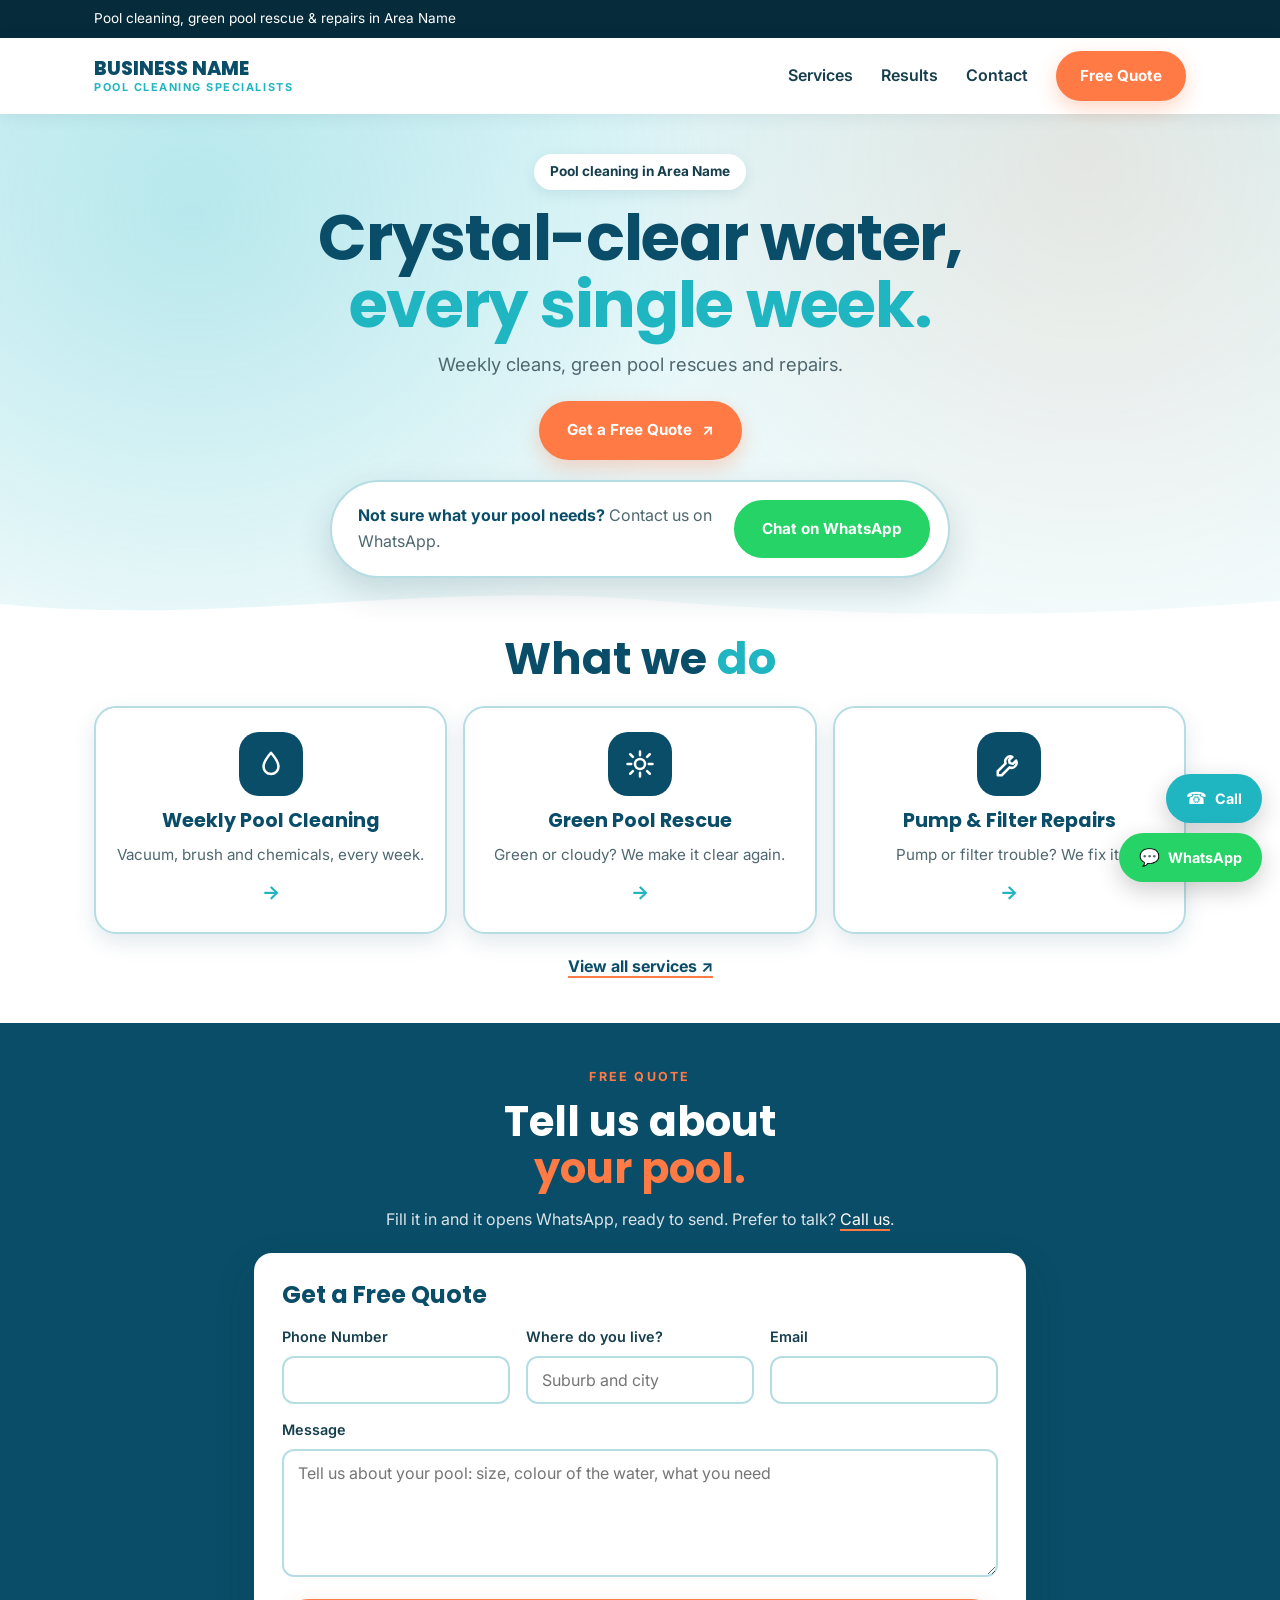
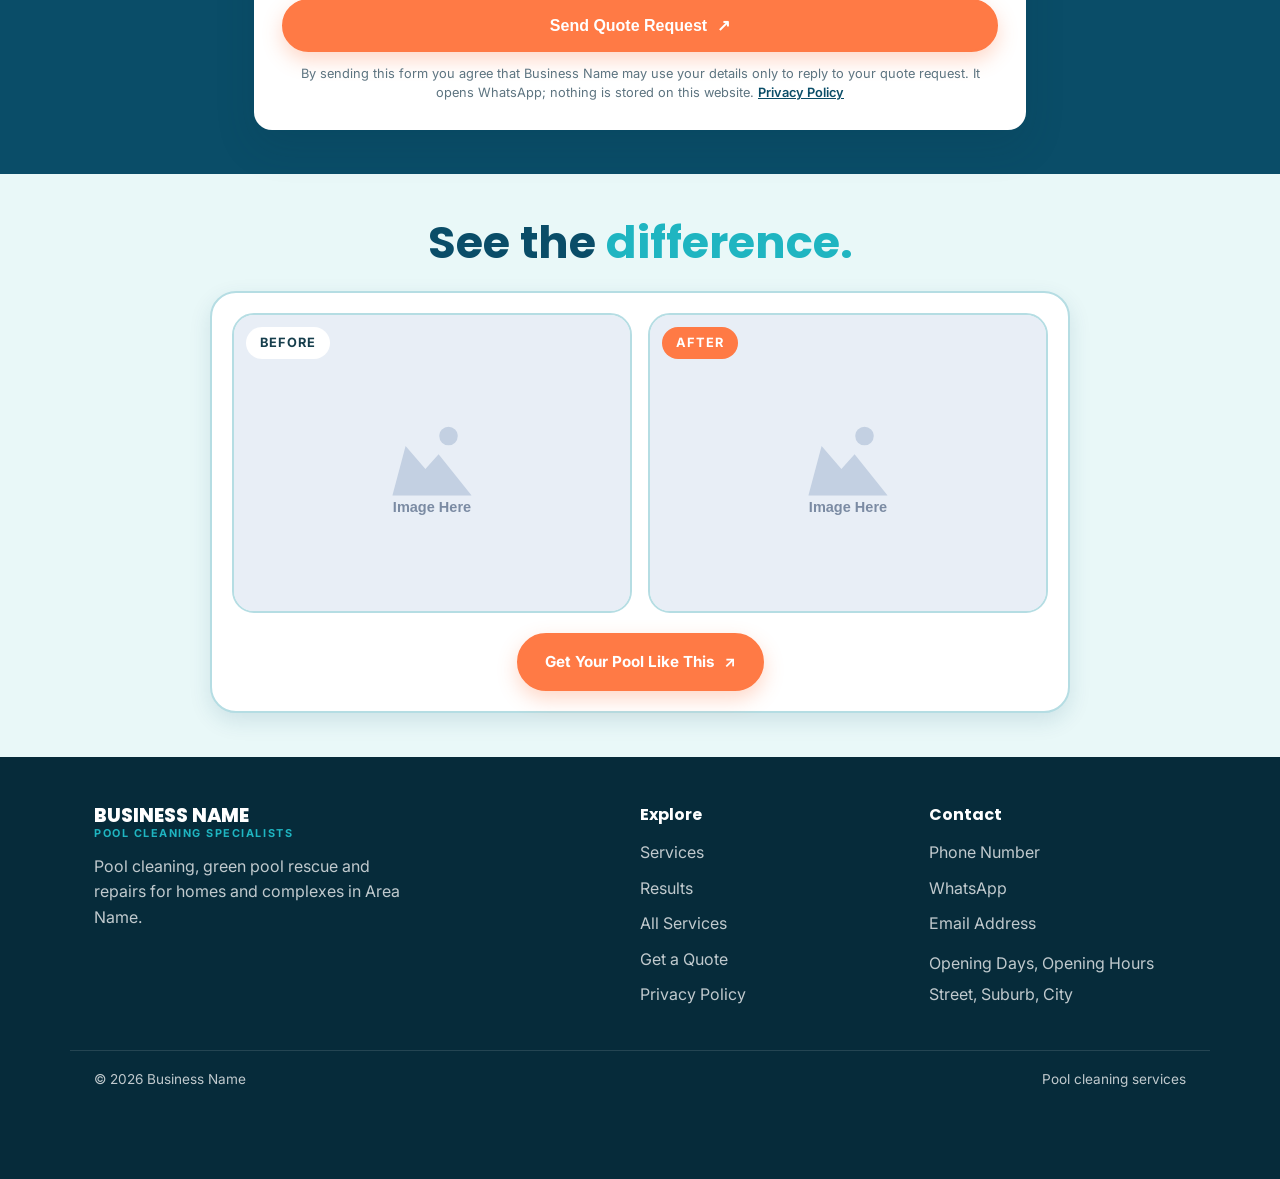
==== commit c47af41e: "Add POPIA privacy notes and a privacy policy page Short consent note under both quote forms linking " ====
--- a/index.html
+++ b/index.html
@@ -141,6 +141,9 @@
             placeholder="Tell us about your pool: size, colour of the water, what you need" required></textarea>
         </div>
         <button type="submit" class="hp-btn hp-btn-yellow hp-quote-submit">Send Quote Request <span aria-hidden="true">↗</span></button>
+        <p class="hp-privacy-note">By sending this form you agree that Business Name may use your details only to
+          reply to your quote request. It opens WhatsApp; nothing is stored on this website.
+          <a href="privacy.html">Privacy Policy</a></p>
       </form>
     </div>
   </section>
@@ -186,6 +189,7 @@
         <a href="#results">Results</a>
         <a href="installations.html">All Services</a>
         <a href="quote.html">Get a Quote</a>
+        <a href="privacy.html">Privacy Policy</a>
       </div>
       <div>
         <h4>Contact</h4>
--- a/style.css
+++ b/style.css
@@ -493,6 +493,10 @@
 .quote-box h2 { text-align: center; margin-bottom: 28px; }
 .quote-submit { width: 100%; font-size: 1rem; }
 
+/* POPIA note under the quote form */
+.privacy-note { margin-top: 14px; font-size: 0.8rem; line-height: 1.5; color: var(--color-text-muted); text-align: center; }
+.privacy-note a, .footer-bottom a { text-decoration: underline; }
+
 /* ---------- What happens next [20] ---------- */
 .quote-steps {
   list-style: none;
--- a/home.css
+++ b/home.css
@@ -14,6 +14,8 @@
   --hp-aqua: #1fb5c1;       /* highlights */
   --hp-accent: #ff7a45;     /* main buttons (coral) */
   --hp-water: #e9f8f8;      /* soft section background */
+  --hp-line: #b5dde3;       /* box borders */
+  --hp-shadow: 0 8px 22px rgba(10, 77, 104, 0.12);
 
   color: var(--hp-text);
 }
@@ -151,6 +153,7 @@
   margin: 0 auto;
   padding: 18px 18px 18px 26px;
   background: #fff;
+  border: 2px solid var(--hp-line);
   border-radius: 100px;
   box-shadow: 0 14px 34px rgba(0, 50, 61, 0.16);
   text-align: left;
@@ -183,8 +186,9 @@
   gap: 10px;
   padding: 24px 20px;
   border-radius: 22px;
-  background: var(--hp-water);
-  border: 2px solid transparent;
+  background: #fff;
+  border: 2px solid var(--hp-line);
+  box-shadow: var(--hp-shadow);
   transition: border-color 0.2s ease, transform 0.2s ease;
 }
 .hp-tile:hover { border-color: var(--hp-aqua); transform: translateY(-4px); }
@@ -217,8 +221,9 @@
   margin: 0 auto;
   padding: 20px;
   background: #fff;
+  border: 2px solid var(--hp-line);
   border-radius: 26px;
-  box-shadow: 0 14px 34px rgba(0, 50, 61, 0.1);
+  box-shadow: var(--hp-shadow);
 }
 .hp-ba-card .hp-center { margin-top: 20px; }
 .hp-ba { display: grid; grid-template-columns: 1fr 1fr; gap: 16px; }
@@ -229,6 +234,7 @@
   aspect-ratio: 4 / 3;
   object-fit: cover;
   border-radius: 22px;
+  border: 2px solid var(--hp-line);
   background: var(--hp-water);
 }
 .hp-ba figcaption {
@@ -309,23 +315,25 @@
 .hp-chips a:hover { background: var(--hp-main); color: #fff; }
 
 /* ---------- Services page: list [S2] ---------- */
-.hp-svc-list { display: grid; grid-template-columns: repeat(2, 1fr); gap: 16px; }
+/* Laptops: all 4 cards in one row so no card has an empty half */
+.hp-svc-list { display: grid; grid-template-columns: repeat(4, 1fr); gap: 16px; }
 .hp-svc {
   display: flex;
   flex-direction: column;
   padding: 22px 22px;
   border-radius: 22px;
-  background: var(--hp-water);
-  border: 2px solid transparent;
+  background: #fff;
+  border: 2px solid var(--hp-line);
+  box-shadow: var(--hp-shadow);
   scroll-margin-top: 90px;
   transition: border-color 0.2s ease;
 }
 .hp-svc:hover, .hp-svc:target { border-color: var(--hp-aqua); }
 .hp-svc-top { display: flex; align-items: center; justify-content: space-between; }
-.hp-svc h2 { font-size: 1.45rem; margin-top: 12px; }
+.hp-svc h2 { font-size: 1.25rem; margin-top: 12px; }
 .hp-svc > p { color: #4f6870; margin-top: 6px; }
 .hp-svc .hp-checks { margin: 14px 0 16px; gap: 8px; flex: 1; }
-.hp-svc .hp-btn { align-self: flex-start; }
+.hp-svc .hp-btn { align-self: stretch; justify-content: center; }
 
 /* ---------- Get a Quote box [H10] ---------- */
 /* Purple section with a white form card */
@@ -335,12 +343,19 @@
 .hp-quote .hp-quote-copy h2 em { color: var(--hp-accent); }
 .hp-quote .hp-quote-copy > p:not(.hp-eyebrow) { color: rgba(255, 255, 255, 0.85); }
 .hp-quote .hp-quote-copy a { color: #fff; }
+/* Heading on top, form right under it, centred: no empty side area */
 .hp-quote-inner {
   display: grid;
-  grid-template-columns: 1fr 1.1fr;
-  gap: 40px;
-  align-items: center;
-}
+  grid-template-columns: 1fr;
+  gap: 20px;
+  max-width: 820px;
+}
+.hp-quote-copy { text-align: center; }
+/* Laptops: Phone, Area and Email side by side, Message and button full width */
+.hp-quote-box { display: grid; grid-template-columns: repeat(3, 1fr); column-gap: 16px; }
+.hp-quote-box h3,
+.hp-quote-box .form-row:nth-of-type(4),
+.hp-quote-box .hp-quote-submit { grid-column: 1 / -1; }
 .hp-quote-copy h2 { font-size: clamp(1.9rem, 4vw, 2.6rem); line-height: 1.12; }
 .hp-quote-copy > p:not(.hp-eyebrow) { margin-top: 12px; color: #4f6870; line-height: 1.75; }
 .hp-quote-copy a { color: var(--hp-main); border-bottom: 2px solid var(--hp-accent); }
@@ -353,11 +368,23 @@
 .hp-quote-box h3 { font-size: 1.5rem; margin-bottom: 16px; }
 .hp-quote-box label { color: var(--hp-text); }
 .hp-quote-box input,
-.hp-quote-box textarea { border-radius: 12px; border-color: #cfe3e7; background: #f7fcfd; }
+.hp-quote-box textarea { border-radius: 12px; border: 2px solid var(--hp-line); background: #fff; }
 .hp-quote-box input:focus,
 .hp-quote-box textarea:focus { border-color: var(--hp-aqua); background: #fff; }
 .hp-quote-box .form-row { margin-bottom: 14px; }
 .hp-quote-submit { width: 100%; justify-content: center; font-size: 1rem; cursor: pointer; }
+
+/* ---------- POPIA note under the quote form ---------- */
+.hp-privacy-note { grid-column: 1 / -1; margin-top: 12px; font-size: 0.8rem; line-height: 1.5; color: #5d7480; text-align: center; }
+.hp-privacy-note a { color: var(--hp-main); font-weight: 600; text-decoration: underline; }
+
+/* ---------- Privacy policy page [P2] ---------- */
+.hp-policy { max-width: 760px; }
+.hp-policy-date { font-size: 0.9rem; color: #5d7480; }
+.hp-policy h2 { font-size: 1.3rem; margin-top: 28px; }
+.hp-policy p { margin-top: 8px; line-height: 1.7; }
+.hp-policy a { color: var(--hp-main); font-weight: 600; text-decoration: underline; }
+.hp-policy .hp-checks { margin: 12px 0 0; gap: 8px; }
 
 /* ---------- Footer [H8] ---------- */
 .hp-footer { background: var(--hp-dark); color: rgba(255, 255, 255, 0.75); padding-top: 48px; }
@@ -413,7 +440,7 @@
 /* ---------- Tablet ---------- */
 @media (max-width: 900px) {
   .hp-tiles { gap: 14px; }
-  .hp-quote-inner { grid-template-columns: 1fr; gap: 24px; }
+  .hp-svc-list { grid-template-columns: repeat(2, 1fr); }
   .hp-footer-grid { grid-template-columns: 1fr 1fr; }
   .hp-footer-grid > div:first-child { grid-column: 1 / -1; }
 
@@ -485,7 +512,8 @@
   .hp-ba figcaption { top: 8px; left: 8px; padding: 4px 10px; font-size: 0.7rem; }
 
   .hp-svc-list { grid-template-columns: 1fr; gap: 12px; }
-  .hp-quote-inner { gap: 18px; }
+  .hp-quote-inner { gap: 16px; }
+  .hp-quote-box { grid-template-columns: 1fr; }
   .hp-quote-box { padding: 22px 16px; }
   .hp-quote-box h3 { margin-bottom: 12px; }
   .hp-center { margin-top: 16px; }
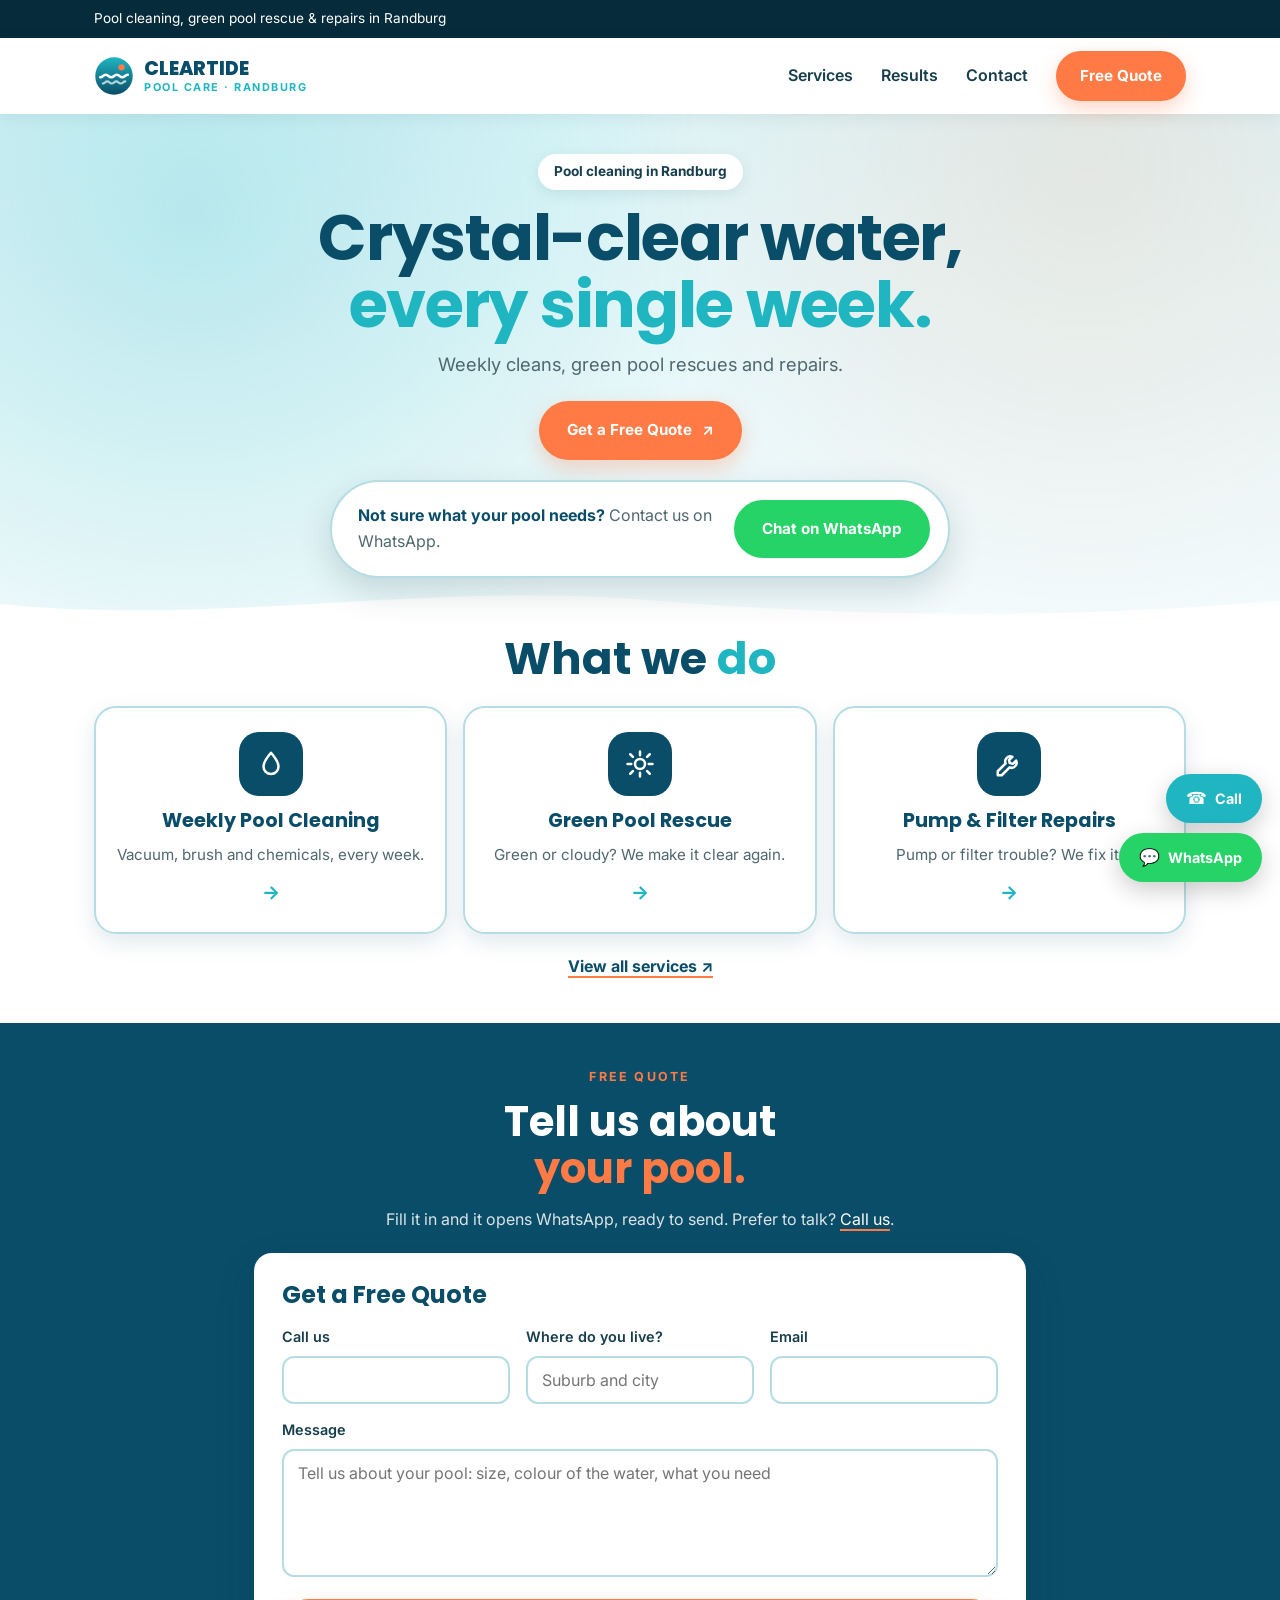
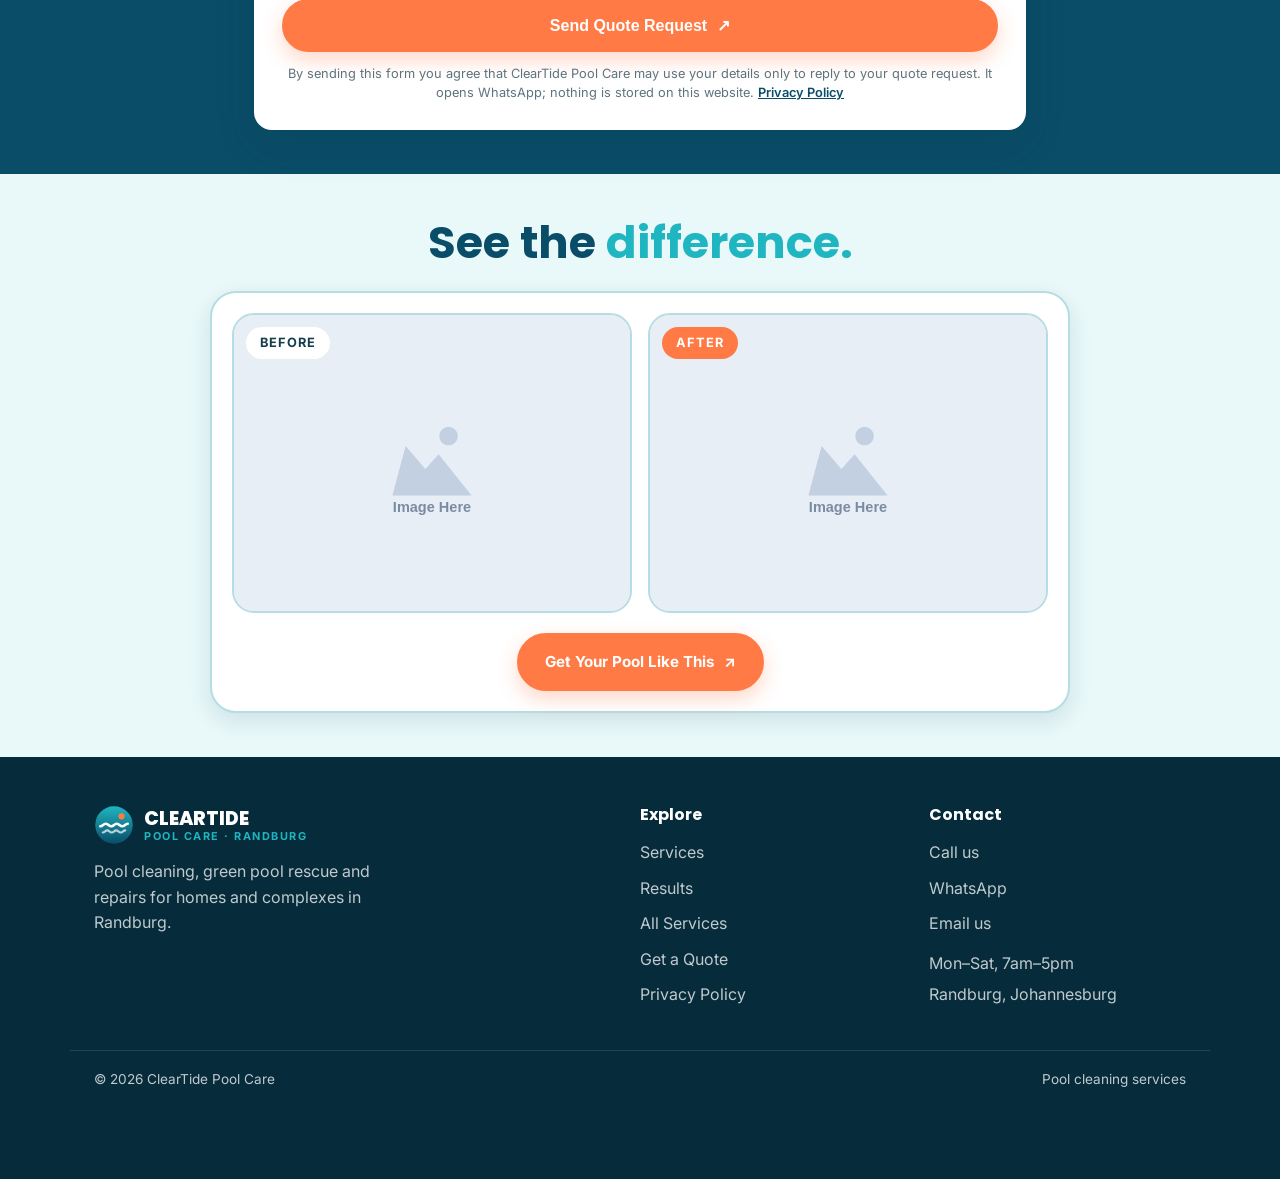
==== commit 2879b463: "Turn the pool site into the ClearTide Pool Care demo Demo business name, area, hours and address fil" ====
--- a/index.html
+++ b/index.html
@@ -4,10 +4,18 @@
 <head>
   <meta charset="UTF-8">
   <meta name="viewport" content="width=device-width, initial-scale=1.0">
-  <meta name="color-scheme" content="light dark">
+  <meta name="color-scheme" content="only light">
   <meta name="theme-color" content="#ffffff">
-  <title>Business Name | Pool Cleaning in Area Name</title>
-  <meta name="description" content="Weekly pool cleaning, green pool rescue and pump and filter repairs in Area Name. Get a free quote on WhatsApp.">
+  <title>ClearTide Pool Care | Pool Cleaning in Randburg</title>
+  <meta name="description" content="Weekly pool cleaning, green pool rescue and pump and filter repairs in Randburg. Get a free quote on WhatsApp.">
+  <link rel="icon" href="images/logo-mark.svg" type="image/svg+xml">
+  <meta property="og:type" content="website">
+  <meta property="og:site_name" content="ClearTide Pool Care">
+  <meta property="og:title" content="ClearTide Pool Care | Pool Cleaning in Randburg">
+  <meta property="og:description" content="Weekly pool cleaning, green pool rescue and pump and filter repairs in Randburg. Get a free quote on WhatsApp.">
+  <meta property="og:image" content="https://mrcheete.github.io/cleartide-pools-demo/images/og-preview.png">
+  <meta property="og:image:width" content="1200">
+  <meta property="og:image:height" content="630">
   <link rel="preconnect" href="https://fonts.googleapis.com">
   <link rel="preconnect" href="https://fonts.gstatic.com" crossorigin>
   <link
@@ -21,15 +29,15 @@
 
   <!-- ===== TOP BAR [H0] ===== -->
   <div class="hp-topbar">
-    <div class="container">Pool cleaning, green pool rescue &amp; repairs in Area Name</div>
+    <div class="container">Pool cleaning, green pool rescue &amp; repairs in Randburg</div>
   </div>
 
   <!-- ===== HEADER [H1] ===== -->
   <header class="hp-header">
     <div class="container hp-header-inner">
       <a href="index.html" class="hp-brand">
-        <b>Business Name</b>
-        <small>Pool Cleaning Specialists</small>
+        <img src="images/logo-mark.svg" width="40" height="40" alt="">
+        <span><b>ClearTide</b><small>Pool Care · Randburg</small></span>
       </a>
 
       <nav class="hp-nav" id="main-nav" aria-label="Main">
@@ -49,7 +57,7 @@
   <!-- Light "water" hero: centred text, then the "contact us on WhatsApp" card. -->
   <section class="hp-hero">
     <div class="container hp-hero-inner">
-      <span class="hp-badge">Pool cleaning in Area Name</span>
+      <span class="hp-badge">Pool cleaning in Randburg</span>
       <h1>Crystal-clear water,<br><em>every single week.</em></h1>
       <p class="hp-hero-text">Weekly cleans, green pool rescues and repairs.</p>
       <div class="hp-hero-actions">
@@ -60,7 +68,7 @@
     <div class="container hp-hero-photo">
       <div class="hp-photo-card">
         <p><b>Not sure what your pool needs?</b> Contact us on WhatsApp.</p>
-        <a href="https://wa.me/27000000000?text=Hi%20Business%20Name%2C%20I%27m%20not%20sure%20what%20my%20pool%20needs.%20Can%20you%20help%3F"
+        <a href="https://wa.me/27000000000?text=Hi%20ClearTide%20Pool%20Care%2C%20I%27m%20not%20sure%20what%20my%20pool%20needs.%20Can%20you%20help%3F"
           target="_blank" rel="noopener" class="hp-btn hp-btn-wa">Chat on WhatsApp</a>
       </div>
     </div>
@@ -123,7 +131,7 @@
       <form class="hp-quote-box" id="quote-form" data-whatsapp="27000000000">
         <h3>Get a Free Quote</h3>
         <div class="form-row">
-          <label for="quote-phone">Phone Number</label>
+          <label for="quote-phone">Call us</label>
           <input type="tel" id="quote-phone" name="phone" autocomplete="tel" required>
         </div>
         <div class="form-row">
@@ -141,7 +149,7 @@
             placeholder="Tell us about your pool: size, colour of the water, what you need" required></textarea>
         </div>
         <button type="submit" class="hp-btn hp-btn-yellow hp-quote-submit">Send Quote Request <span aria-hidden="true">↗</span></button>
-        <p class="hp-privacy-note">By sending this form you agree that Business Name may use your details only to
+        <p class="hp-privacy-note">By sending this form you agree that ClearTide Pool Care may use your details only to
           reply to your quote request. It opens WhatsApp; nothing is stored on this website.
           <a href="privacy.html">Privacy Policy</a></p>
       </form>
@@ -178,10 +186,10 @@
     <div class="container hp-footer-grid">
       <div>
         <a href="index.html" class="hp-brand hp-brand-light">
-          <b>Business Name</b>
-          <small>Pool Cleaning Specialists</small>
-        </a>
-        <p>Pool cleaning, green pool rescue and repairs for homes and complexes in Area Name.</p>
+          <img src="images/logo-mark.svg" width="40" height="40" alt="">
+          <span><b>ClearTide</b><small>Pool Care · Randburg</small></span>
+        </a>
+        <p>Pool cleaning, green pool rescue and repairs for homes and complexes in Randburg.</p>
       </div>
       <div>
         <h4>Explore</h4>
@@ -193,15 +201,15 @@
       </div>
       <div>
         <h4>Contact</h4>
-        <a href="tel:+27000000000">Phone Number</a>
-        <a href="https://wa.me/27000000000?text=Hi%20Business%20Name%2C%20I%20found%20you%20on%20your%20website%20and%20would%20like%20a%20quote." target="_blank" rel="noopener">WhatsApp</a>
-        <a href="mailto:email@example.com">Email Address</a>
-        <p>Opening Days, Opening Hours</p>
-        <p>Street, Suburb, City</p>
+        <a href="tel:+27000000000">Call us</a>
+        <a href="https://wa.me/27000000000?text=Hi%20ClearTide%20Pool%20Care%2C%20I%20found%20you%20on%20your%20website%20and%20would%20like%20a%20quote." target="_blank" rel="noopener">WhatsApp</a>
+        <a href="mailto:email@example.com">Email us</a>
+        <p>Mon–Sat, 7am–5pm</p>
+        <p>Randburg, Johannesburg</p>
       </div>
     </div>
     <div class="container hp-footer-bottom">
-      <span>&copy; <span id="year"></span> Business Name</span>
+      <span>&copy; <span id="year"></span> ClearTide Pool Care</span>
       <span>Pool cleaning services</span>
     </div>
   </footer>
@@ -209,7 +217,7 @@
   <!-- ===== FLOATING CALL + WHATSAPP [H9] ===== -->
   <div class="hp-float">
     <a href="tel:+27000000000" class="hp-float-call">Call</a>
-    <a href="https://wa.me/27000000000?text=Hi%20Business%20Name%2C%20I%20found%20you%20on%20your%20website%20and%20would%20like%20a%20quote."
+    <a href="https://wa.me/27000000000?text=Hi%20ClearTide%20Pool%20Care%2C%20I%20found%20you%20on%20your%20website%20and%20would%20like%20a%20quote."
       target="_blank" rel="noopener" class="hp-float-wa">WhatsApp</a>
   </div>
 
--- a/style.css
+++ b/style.css
@@ -15,10 +15,9 @@
    ========================================================================== */
 
 :root {
-  /* "light dark" tells Chrome this site handles dark mode itself, so Chrome's
-     "darken all websites" setting leaves it alone. The site's own dark-mode
-     rules (below) are the same light colours, so it always stays white. */
-  color-scheme: light dark;
+  /* Light only, with no dark-mode rules anywhere: some phone apps darken
+     any site that says it supports dark mode, so we never say it. */
+  color-scheme: only light;
 
   /* --- Brand colors: change these first for a new client --- */
   --color-primary: #1e5aa8;
@@ -45,24 +44,6 @@
   --container-width: 1140px;
   --radius: 10px;
   --shadow: 0 4px 20px rgba(15, 23, 42, 0.08);
-}
-
-/* Backup lock, independent of the color-scheme property above: some mobile
-   browsers auto-darken pages regardless of color-scheme, so re-declare every
-   color explicitly under prefers-color-scheme: dark to the exact same light
-   values — this guarantees the page never actually switches to a dark look. */
-@media (prefers-color-scheme: dark) {
-  :root {
-    --color-primary: #1e5aa8;
-    --color-primary-dark: #15407a;
-    --color-secondary: #0f1e33;
-    --color-accent: #f5a623;
-    --color-bg: #ffffff;
-    --color-bg-alt: #f4f7fc;
-    --color-text: #14213d;
-    --color-text-muted: #5a6b82;
-    --color-border: #dde5f0;
-  }
 }
 
 /* ---------- Reset ---------- */
--- a/home.css
+++ b/home.css
@@ -73,7 +73,9 @@
   height: 76px;
   gap: 24px;
 }
-.hp-brand { display: flex; flex-direction: column; line-height: 1.15; }
+.hp-brand { display: flex; align-items: center; gap: 10px; line-height: 1.15; }
+.hp-brand img { width: 40px; height: 40px; flex-shrink: 0; }
+.hp-brand span { display: flex; flex-direction: column; }
 .hp-brand b {
   font-family: var(--font-heading);
   font-size: 1.2rem;
@@ -385,6 +387,32 @@
 .hp-policy p { margin-top: 8px; line-height: 1.7; }
 .hp-policy a { color: var(--hp-main); font-weight: 600; text-decoration: underline; }
 .hp-policy .hp-checks { margin: 12px 0 0; gap: 8px; }
+
+/* ---------- Where are we based: map [Q2] ---------- */
+.hp-map-card {
+  max-width: 900px;
+  margin: 0 auto;
+  padding: 10px;
+  background: #fff;
+  border: 2px solid var(--hp-line);
+  border-radius: 24px;
+  box-shadow: var(--hp-shadow);
+}
+.hp-map-card { position: relative; }
+.hp-map-card iframe { display: block; width: 100%; height: 380px; border: 0; border-radius: 16px; }
+/* Coral pin: its tip sits exactly on the centre of the map */
+.hp-map-pin {
+  position: absolute;
+  left: 50%;
+  top: 50%;
+  width: 34px;
+  height: 48px;
+  transform: translate(-50%, -100%);
+  pointer-events: none;
+  filter: drop-shadow(0 4px 6px rgba(0, 0, 0, 0.3));
+}
+.hp-map-pin path { fill: var(--hp-accent); stroke: #fff; stroke-width: 1.5; }
+.hp-map-pin circle { fill: #fff; }
 
 /* ---------- Footer [H8] ---------- */
 .hp-footer { background: var(--hp-dark); color: rgba(255, 255, 255, 0.75); padding-top: 48px; }
@@ -507,6 +535,8 @@
 
   .hp-ba { gap: 10px; }
   .hp-ba-card { padding: 12px; border-radius: 20px; }
+  .hp-map-card { padding: 8px; border-radius: 20px; }
+  .hp-map-card iframe { height: 280px; border-radius: 14px; }
   .hp-ba-card .hp-center { margin-top: 12px; }
   .hp-ba img { border-radius: 16px; }
   .hp-ba figcaption { top: 8px; left: 8px; padding: 4px 10px; font-size: 0.7rem; }
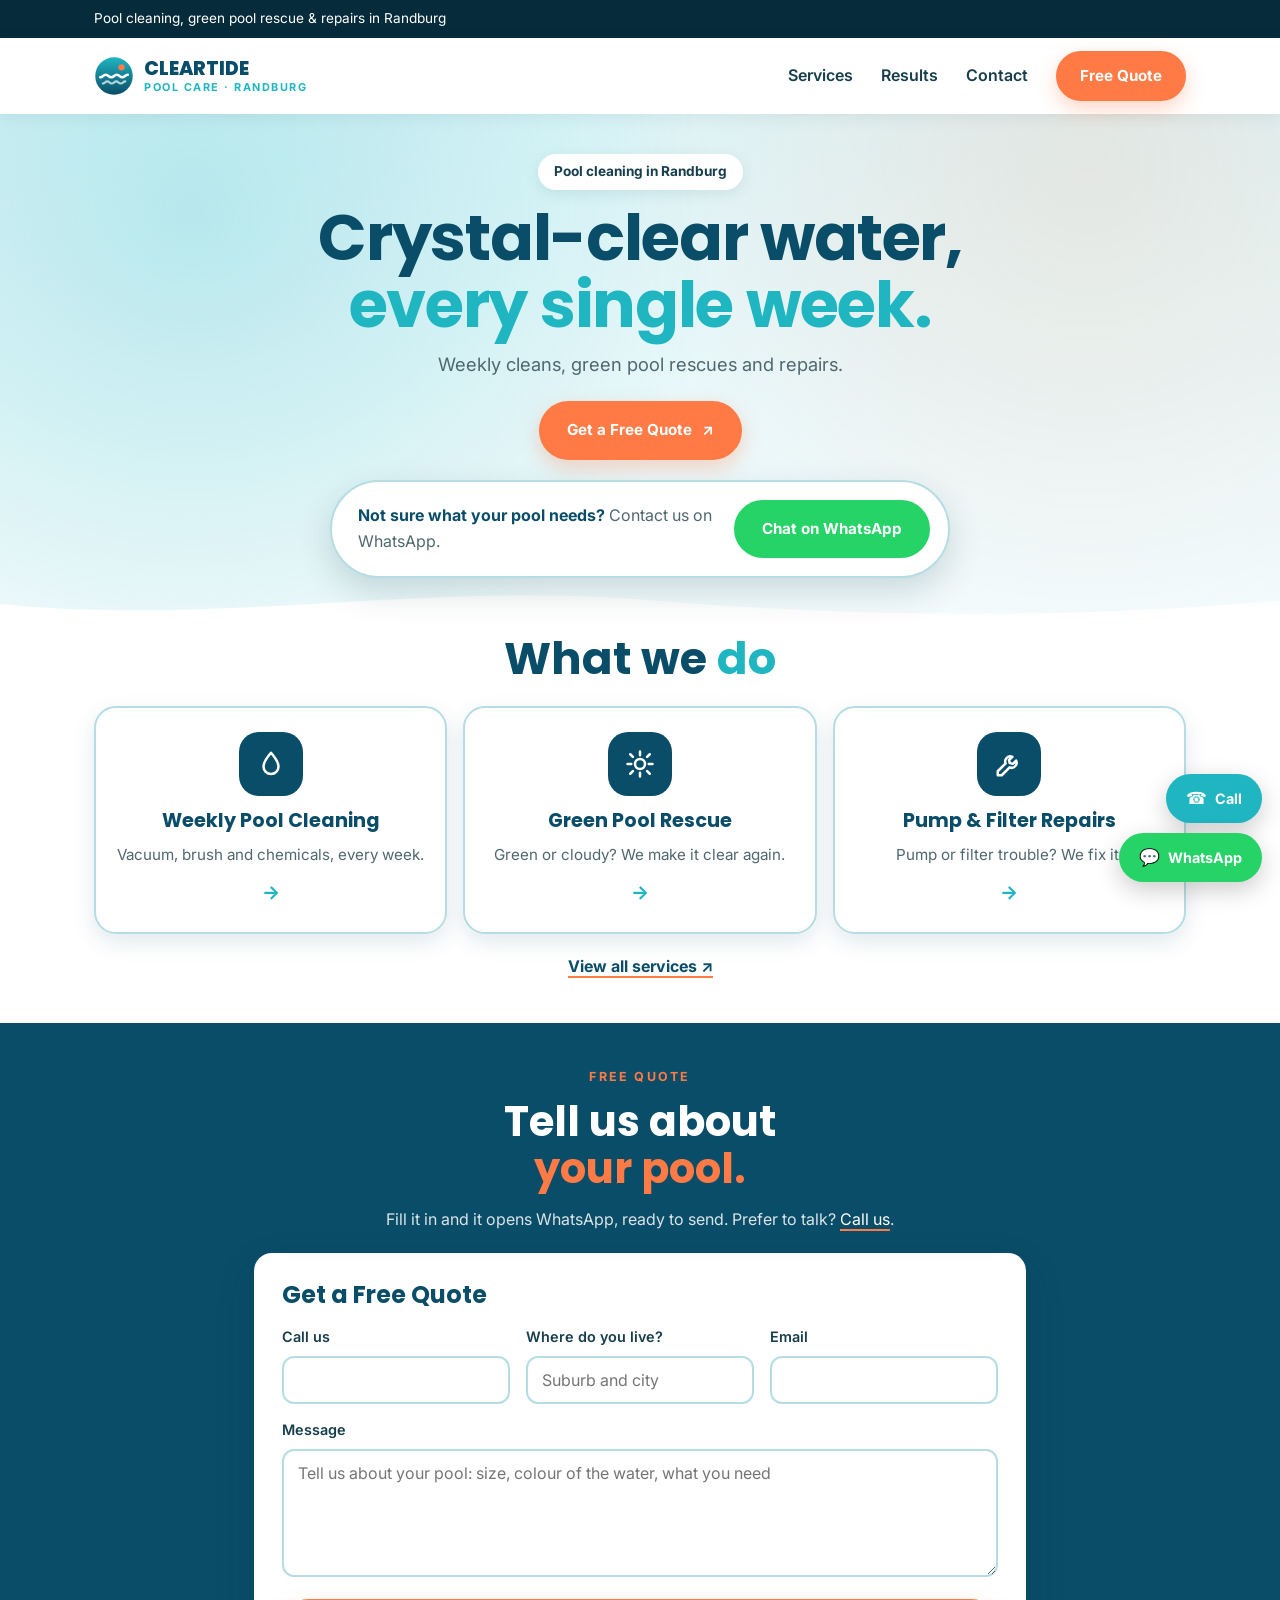
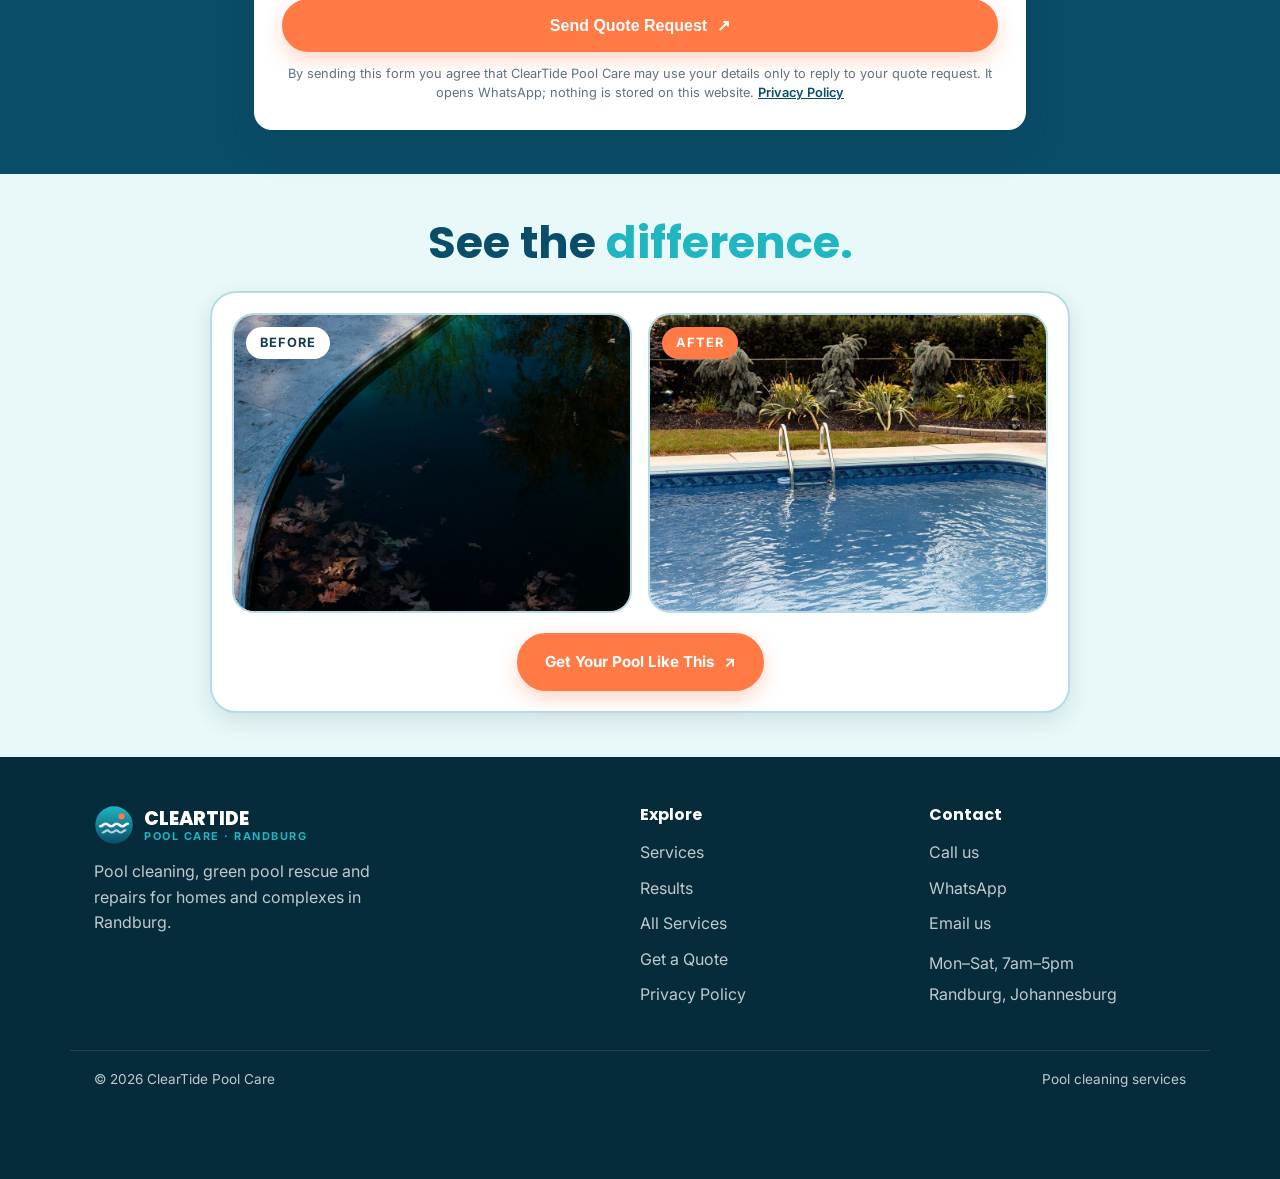
==== commit a0899680: "Add free Pexels before/after photos to the demo Cropped to 4:3 and compressed (87 KB and 155 KB). Cr" ====
--- a/index.html
+++ b/index.html
@@ -166,11 +166,11 @@
       <div class="hp-ba-card">
       <div class="hp-ba">
         <figure>
-          <img src="images/placeholder.svg" width="1200" height="900" loading="lazy" alt="Describe this photo, e.g. a green pool before cleaning">
+          <img src="images/before-pool.jpg" width="1000" height="750" loading="lazy" alt="Dark, murky pool with leaves floating in it">
           <figcaption>Before</figcaption>
         </figure>
         <figure>
-          <img src="images/placeholder.svg" width="1200" height="900" loading="lazy" alt="Describe this photo, e.g. the same pool, clear after cleaning">
+          <img src="images/after-pool.jpg" width="1000" height="750" loading="lazy" alt="Crystal-clear blue pool in a garden">
           <figcaption class="is-after">After</figcaption>
         </figure>
       </div>
